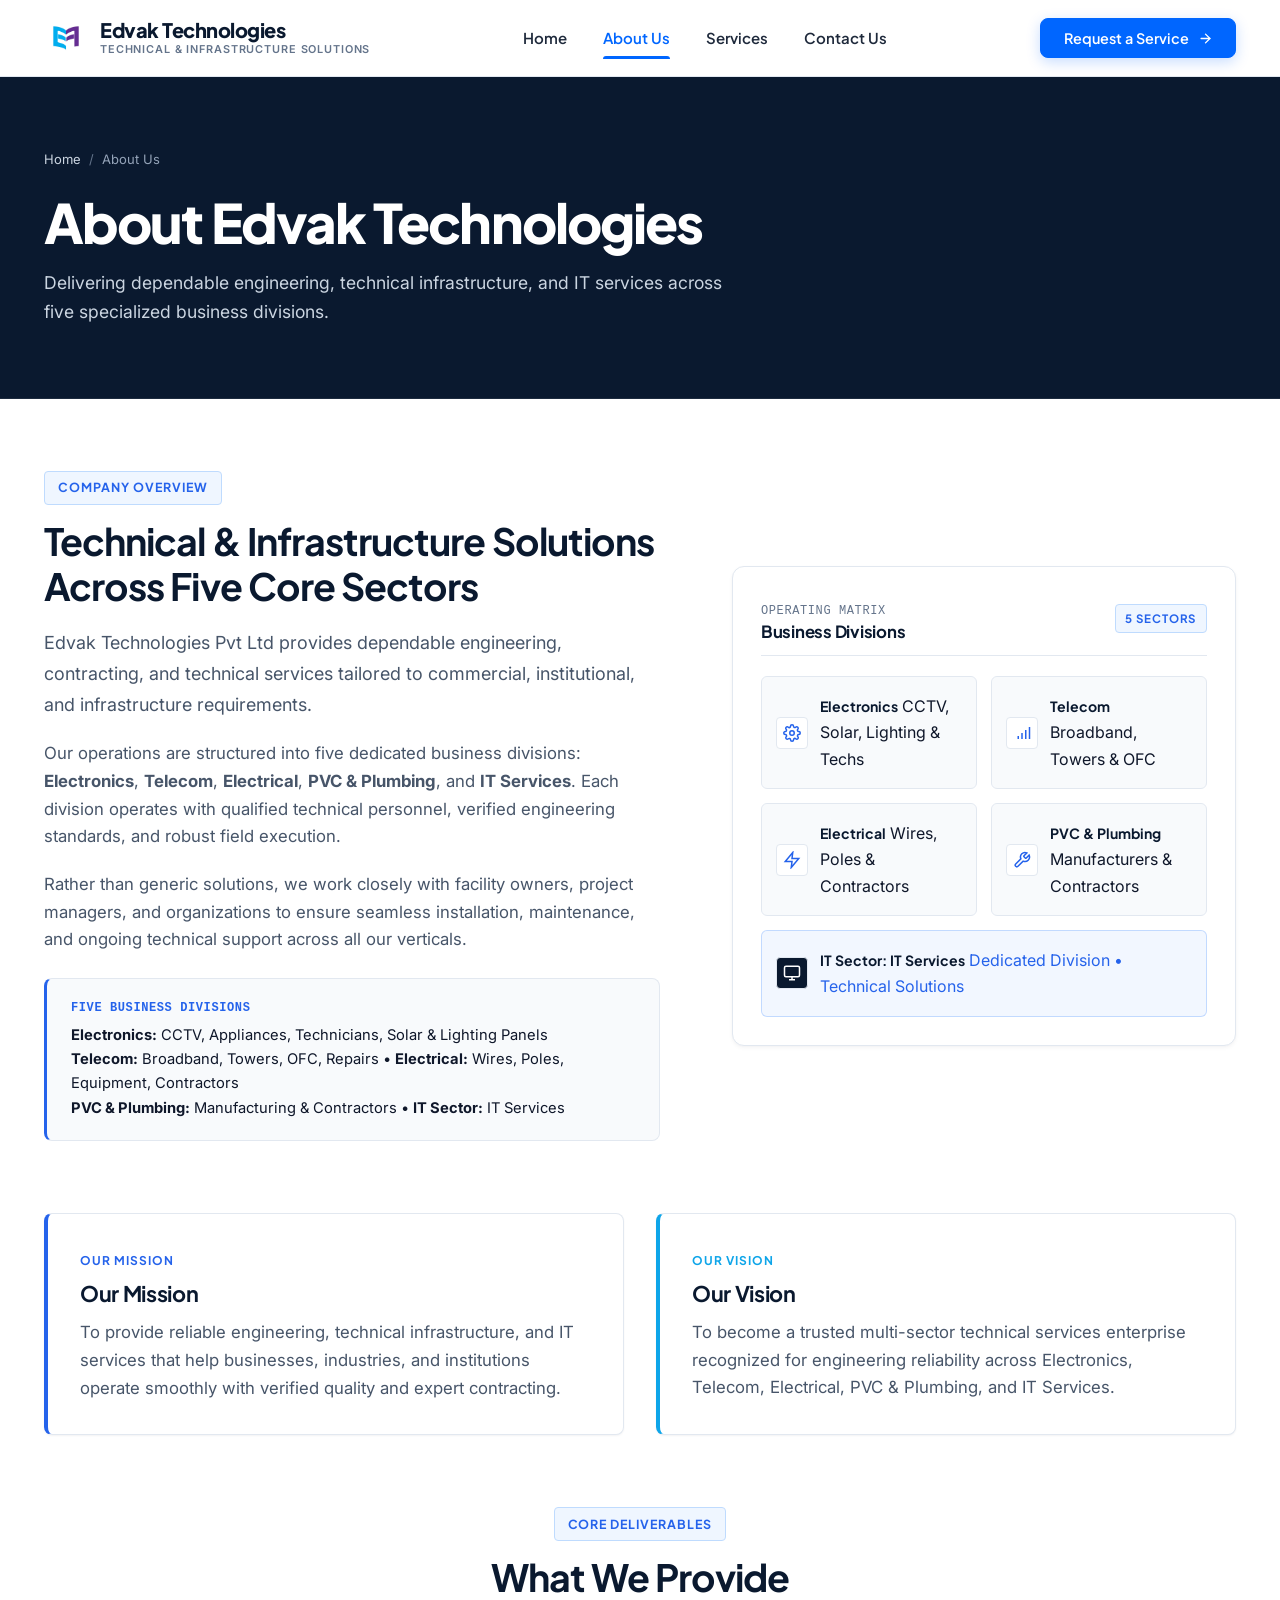
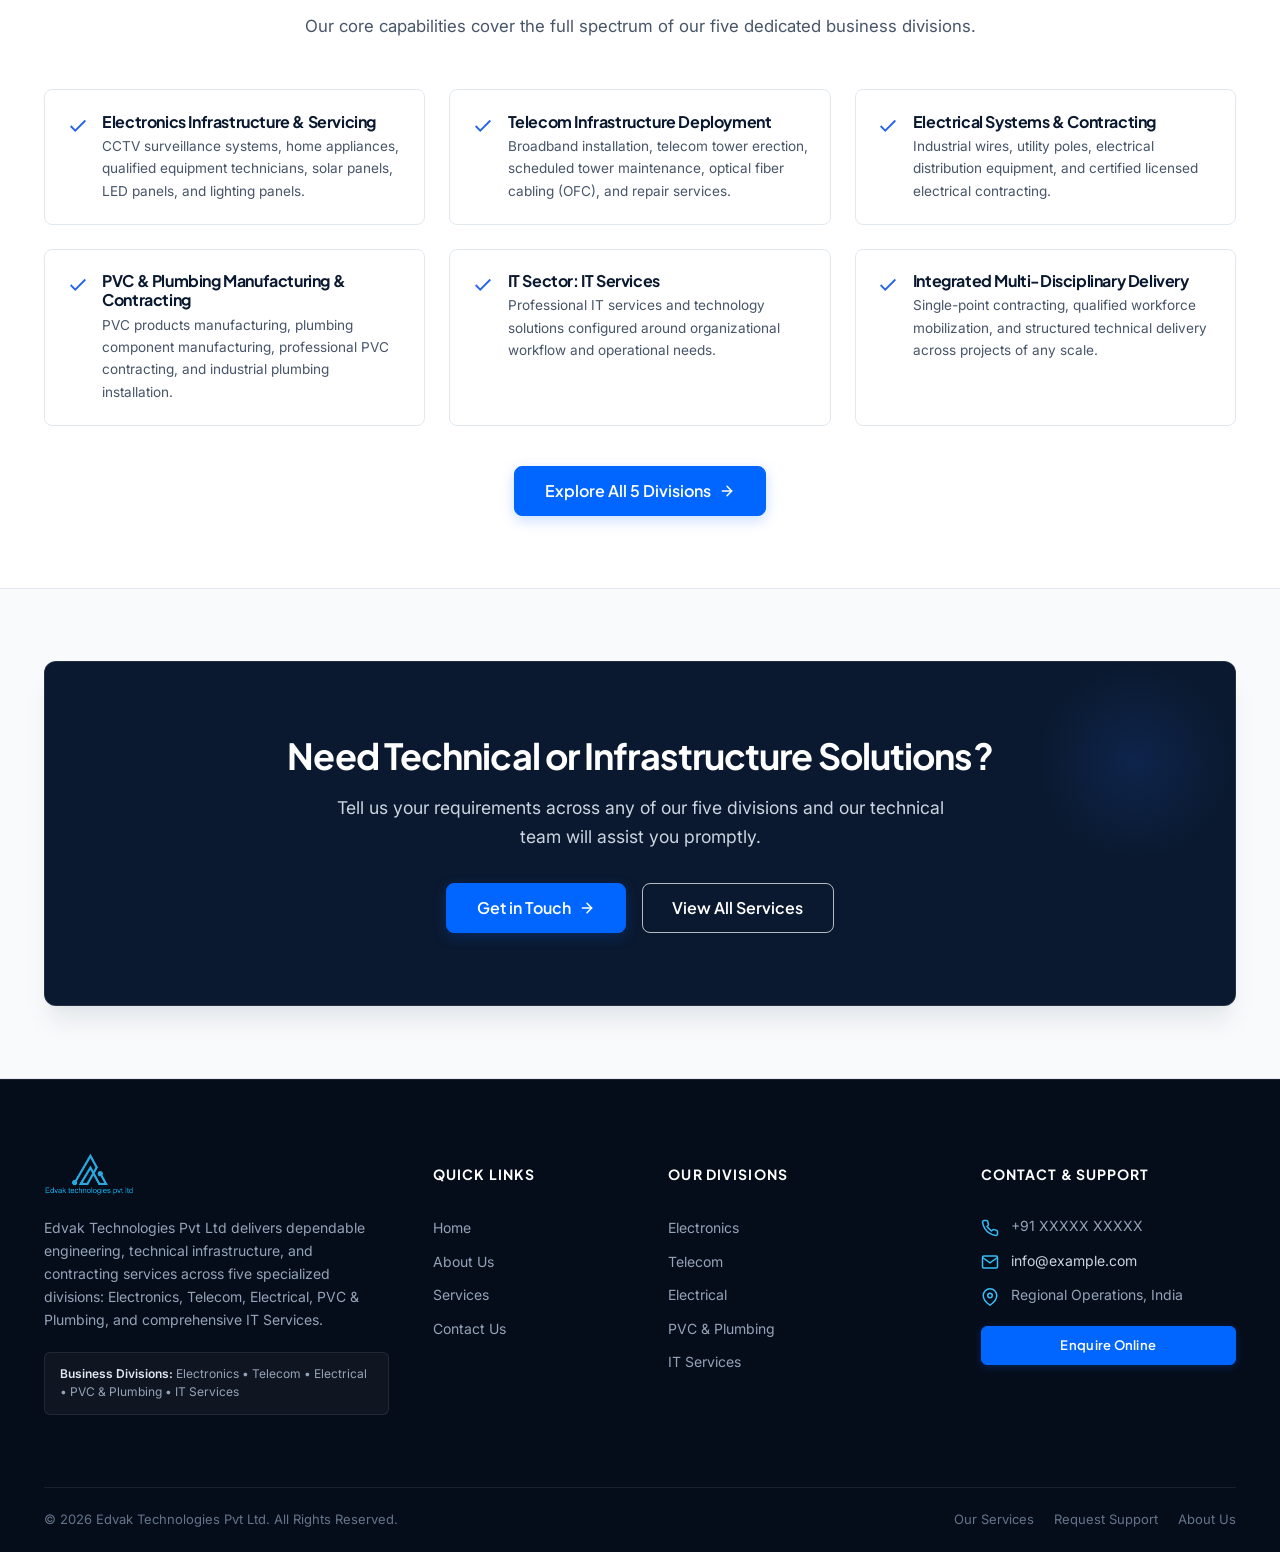
==== about.html @ a60372b4 "Update website design and services" ====
<!DOCTYPE html>
<html lang="en">
<head>
  <meta charset="UTF-8">
  <meta name="viewport" content="width=device-width, initial-scale=1.0">
  <title>About Us | Edvak Technologies Pvt Ltd</title>
  <meta name="description" content="Learn about Edvak Technologies Pvt Ltd. Delivering multi-sector technical solutions across Electronics, Telecom, Electrical, PVC &amp; Plumbing, and IT Services.">
  <link rel="canonical" href="https://www.example.com/about.html">

  <!-- Open Graph Metadata -->
  <meta property="og:type" content="website">
  <meta property="og:title" content="About Us | Edvak Technologies Pvt Ltd">
  <meta property="og:description" content="Multi-sector engineering, technical infrastructure, and IT services across five specialized business divisions. Practical, dependable, and scalable.">
  <meta property="og:url" content="https://www.example.com/about.html">

  <!-- Google Fonts: Inter & Plus Jakarta Sans -->
  <link rel="preconnect" href="https://fonts.googleapis.com">
  <link rel="preconnect" href="https://fonts.gstatic.com" crossorigin>
  <link href="https://fonts.googleapis.com/css2?family=Inter:wght@400;500;600;700&family=Plus+Jakarta+Sans:wght@500;600;700;800&display=swap" rel="stylesheet">

  <!-- Core Stylesheets -->
  <link rel="stylesheet" href="css/style.css">
  <link rel="stylesheet" href="css/responsive.css">

  <!-- Structured Data: AboutPage -->
  <script type="application/ld+json">
  {
    "@context": "https://schema.org",
    "@type": "AboutPage",
    "name": "About Edvak Technologies Pvt Ltd",
    "description": "Multi-sector engineering, technical infrastructure, and IT services across five specialized business divisions.",
    "publisher": {
      "@type": "Organization",
      "name": "Edvak Technologies Pvt Ltd",
      "url": "https://www.example.com/"
    }
  }
  </script>
</head>
<body>


  <!-- Global Header -->
  <header class="site-header" id="main-header">
    <div class="container header-inner">
      <a href="index.html" class="brand-logo" aria-label="Edvak Technologies Pvt Ltd Home">
        <img src="assets/images/edvak-mark.png" alt="Edvak Technologies Logo" class="brand-logo-img">
        <div class="brand-text">
          <span class="brand-name">Edvak Technologies</span>
          <span class="brand-subtitle">Technical &amp; Infrastructure Solutions</span>
        </div>
      </a>

      <!-- Desktop & Mobile Navigation Wrapper -->
      <div class="nav-menu-wrapper" id="primary-navigation-wrapper">
        <nav aria-label="Primary Website Navigation">
          <ul class="nav-menu">
            <li><a href="index.html" class="nav-link">Home</a></li>
            <li><a href="about.html" class="nav-link active" aria-current="page">About Us</a></li>
            <li><a href="services.html" class="nav-link">Services</a></li>
            <li><a href="contact.html" class="nav-link">Contact Us</a></li>
            <li class="mobile-drawer-cta" style="display:none;">
              <a href="contact.html" class="btn btn-primary btn-block btn-shimmer">Request a Service</a>
            </li>
          </ul>
        </nav>
      </div>

      <div class="header-cta">
        <a href="contact.html" class="btn btn-nav-cta">
          Request a Service
          <svg width="15" height="15" viewBox="0 0 24 24" fill="none" stroke="currentColor" stroke-width="2.2" stroke-linecap="round" stroke-linejoin="round" aria-hidden="true"><line x1="5" y1="12" x2="19" y2="12"></line><polyline points="12 5 19 12 12 19"></polyline></svg>
        </a>
        <button class="mobile-nav-toggle" aria-label="Toggle navigation menu" aria-expanded="false" aria-controls="primary-navigation-wrapper">
          <svg width="24" height="24" viewBox="0 0 24 24" fill="none" stroke="currentColor" stroke-width="2">
            <line x1="3" y1="12" x2="21" y2="12"></line>
            <line x1="3" y1="6" x2="21" y2="6"></line>
            <line x1="3" y1="18" x2="21" y2="18"></line>
          </svg>
        </button>
      </div>
    </div>
  </header>

  <main>
    <!-- PAGE HERO -->
    <section class="page-hero">
      <div class="container">
        <ul class="breadcrumb" aria-label="Breadcrumb">
          <li><a href="index.html">Home</a></li>
          <li class="breadcrumb-separator">/</li>
          <li aria-current="page">About Us</li>
        </ul>
        <h1>About Edvak Technologies</h1>
        <p>
          Delivering dependable engineering, technical infrastructure, and IT services across five specialized business divisions.
        </p>
      </div>
    </section>

    <!-- 5. ABOUT PAGE: SPLIT LAYOUT (CONTENT LEFT, CAPABILITIES VISUAL RIGHT) -->
    <section class="section">
      <div class="container">
        <div class="about-split-layout">
          <!-- Left: About Narrative -->
          <div class="about-split-content">
            <span class="section-tag">Company Overview</span>
            <h2 style="margin-bottom: 1.25rem; color: var(--color-primary);">Technical &amp; Infrastructure Solutions Across Five Core Sectors</h2>
            
            <p class="text-lead" style="margin-bottom: 1.25rem;">
              Edvak Technologies Pvt Ltd provides dependable engineering, contracting, and technical services tailored to commercial, institutional, and infrastructure requirements.
            </p>
            
            <p style="margin-bottom: 1.25rem; font-size: 1.05rem;">
              Our operations are structured into five dedicated business divisions: <strong>Electronics</strong>, <strong>Telecom</strong>, <strong>Electrical</strong>, <strong>PVC &amp; Plumbing</strong>, and <strong>IT Services</strong>. Each division operates with qualified technical personnel, verified engineering standards, and robust field execution.
            </p>

            <p style="margin-bottom: 1.5rem; font-size: 1.05rem;">
              Rather than generic solutions, we work closely with facility owners, project managers, and organizations to ensure seamless installation, maintenance, and ongoing technical support across all our verticals.
            </p>

            <!-- Multi-Sector Engineering Heritage Badge -->
            <div style="background-color: var(--color-bg-surface); border: 1px solid var(--color-border); border-radius: var(--radius-md); padding: 1.25rem 1.5rem; border-left: 3px solid var(--color-secondary);">
              <span class="mono-tag" style="color:var(--color-secondary); font-weight:700; display:block; margin-bottom:0.25rem;">Five Business Divisions</span>
              <p style="font-size: 0.92rem; margin: 0; color:var(--color-text-main);">
                <strong>Electronics:</strong> CCTV, Appliances, Technicians, Solar &amp; Lighting Panels<br>
                <strong>Telecom:</strong> Broadband, Towers, OFC, Repairs &bull; <strong>Electrical:</strong> Wires, Poles, Equipment, Contractors<br>
                <strong>PVC &amp; Plumbing:</strong> Manufacturing &amp; Contractors &bull; <strong>IT Sector:</strong> IT Services
              </p>
            </div>
          </div>

          <!-- Right: Visual Representation of Capabilities Matrix (5 Real Divisions) -->
          <div class="about-split-visual">
            <div class="capabilities-matrix-card">
              <div class="matrix-header">
                <div>
                  <span class="mono-tag" style="color:var(--color-text-light);">Operating Matrix</span>
                  <h3>Business Divisions</h3>
                </div>
                <span class="section-tag" style="margin:0; font-size:0.72rem; padding:0.25rem 0.6rem;">5 Sectors</span>
              </div>

              <div class="matrix-grid">
                <!-- 1. Electronics -->
                <div class="matrix-item">
                  <div class="matrix-item-icon">
                    <svg width="18" height="18" viewBox="0 0 24 24" fill="none" stroke="currentColor" stroke-width="2"><circle cx="12" cy="12" r="3"></circle><path d="M19.4 15a1.65 1.65 0 0 0 .33 1.82l.06.06a2 2 0 0 1 0 2.83 2 2 0 0 1-2.83 0l-.06-.06a1.65 1.65 0 0 0-1.82-.33 1.65 1.65 0 0 0-1 1.51V21a2 2 0 0 1-2 2 2 2 0 0 1-2-2v-.09A1.65 1.65 0 0 0 9 19.4a1.65 1.65 0 0 0-1.82.33l-.06.06a2 2 0 0 1-2.83 0 2 2 0 0 1 0-2.83l.06-.06a1.65 1.65 0 0 0 .33-1.82 1.65 1.65 0 0 0-1.51-1H3a2 2 0 0 1-2-2 2 2 0 0 1 2-2h.09A1.65 1.65 0 0 0 4.6 9a1.65 1.65 0 0 0-.33-1.82l-.06-.06a2 2 0 0 1 0-2.83 2 2 0 0 1 2.83 0l.06.06a1.65 1.65 0 0 0 1.82.33H9a1.65 1.65 0 0 0 1-1.51V3a2 2 0 0 1 2-2 2 2 0 0 1 2 2v.09a1.65 1.65 0 0 0 1 1.51 1.65 1.65 0 0 0 1.82-.33l.06-.06a2 2 0 0 1 2.83 0 2 2 0 0 1 0 2.83l-.06.06a1.65 1.65 0 0 0-.33 1.82V9a1.65 1.65 0 0 0 1.51 1H21a2 2 0 0 1 2 2 2 2 0 0 1-2 2h-.09a1.65 1.65 0 0 0-1.51 1z"></path></svg>
                  </div>
                  <div>
                    <span class="matrix-item-title">Electronics</span>
                    <span class="node-status">CCTV, Solar, Lighting &amp; Techs</span>
                  </div>
                </div>

                <!-- 2. Telecom -->
                <div class="matrix-item">
                  <div class="matrix-item-icon">
                    <svg width="18" height="18" viewBox="0 0 24 24" fill="none" stroke="currentColor" stroke-width="2"><path d="M2 20h.01"></path><path d="M7 20v-4"></path><path d="M12 20v-8"></path><path d="M17 20V8"></path><path d="M22 4v16"></path></svg>
                  </div>
                  <div>
                    <span class="matrix-item-title">Telecom</span>
                    <span class="node-status">Broadband, Towers &amp; OFC</span>
                  </div>
                </div>

                <!-- 3. Electrical -->
                <div class="matrix-item">
                  <div class="matrix-item-icon">
                    <svg width="18" height="18" viewBox="0 0 24 24" fill="none" stroke="currentColor" stroke-width="2"><polygon points="13 2 3 14 12 14 11 22 21 10 12 10 13 2"></polygon></svg>
                  </div>
                  <div>
                    <span class="matrix-item-title">Electrical</span>
                    <span class="node-status">Wires, Poles &amp; Contractors</span>
                  </div>
                </div>

                <!-- 4. PVC & Plumbing -->
                <div class="matrix-item">
                  <div class="matrix-item-icon">
                    <svg width="18" height="18" viewBox="0 0 24 24" fill="none" stroke="currentColor" stroke-width="2"><path d="M14.7 6.3a1 1 0 0 0 0 1.4l1.6 1.6a1 1 0 0 0 1.4 0l3.77-3.77a6 6 0 0 1-7.94 7.94l-6.91 6.91a2.12 2.12 0 0 1-3-3l6.91-6.91a6 6 0 0 1 7.94-7.94l-3.76 3.76z"></path></svg>
                  </div>
                  <div>
                    <span class="matrix-item-title">PVC &amp; Plumbing</span>
                    <span class="node-status">Manufacturers &amp; Contractors</span>
                  </div>
                </div>

                <!-- 5. IT Sector (Active) -->
                <div class="matrix-item" style="grid-column: 1 / -1; background: rgba(0, 102, 255, 0.05); border: 1px solid rgba(0, 102, 255, 0.2);">
                  <div class="matrix-item-icon" style="background: var(--color-primary); color: #fff;">
                    <svg width="18" height="18" viewBox="0 0 24 24" fill="none" stroke="currentColor" stroke-width="2"><rect x="2" y="3" width="20" height="14" rx="2" ry="2"></rect><line x1="8" y1="21" x2="16" y2="21"></line><line x1="12" y1="17" x2="12" y2="21"></line></svg>
                  </div>
                  <div>
                    <span class="matrix-item-title" style="color: var(--color-primary); font-weight: 700;">IT Sector: IT Services</span>
                    <span class="node-status" style="color: var(--color-secondary);">Dedicated Division • Technical Solutions</span>
                  </div>
                </div>
              </div>
            </div>
          </div>
        </div>

        <!-- MISSION & VISION SECTION -->
        <div class="mission-vision-grid">
          <div class="mission-card">
            <span class="card-badge">Our Mission</span>
            <h3>Our Mission</h3>
            <p>
              To provide reliable engineering, technical infrastructure, and IT services that help businesses, industries, and institutions operate smoothly with verified quality and expert contracting.
            </p>
          </div>

          <div class="vision-card">
            <span class="card-badge">Our Vision</span>
            <h3>Our Vision</h3>
            <p>
              To become a trusted multi-sector technical services enterprise recognized for engineering reliability across Electronics, Telecom, Electrical, PVC &amp; Plumbing, and IT Services.
            </p>
          </div>
        </div>

        <!-- WHAT WE PROVIDE SECTION -->
        <div style="margin-top: var(--space-2xl);">
          <div class="section-header">
            <span class="section-tag">Core Deliverables</span>
            <h2 class="section-title">What We Provide</h2>
            <p class="section-description">
              Our core capabilities cover the full spectrum of our five dedicated business divisions.
            </p>
          </div>

          <div class="what-we-provide-grid">
            <div class="provide-item">
              <svg width="22" height="22" viewBox="0 0 24 24" fill="none" stroke="currentColor" stroke-width="2"><polyline points="20 6 9 17 4 12"></polyline></svg>
              <div>
                <h4>Electronics Infrastructure &amp; Servicing</h4>
                <p>CCTV surveillance systems, home appliances, qualified equipment technicians, solar panels, LED panels, and lighting panels.</p>
              </div>
            </div>

            <div class="provide-item">
              <svg width="22" height="22" viewBox="0 0 24 24" fill="none" stroke="currentColor" stroke-width="2"><polyline points="20 6 9 17 4 12"></polyline></svg>
              <div>
                <h4>Telecom Infrastructure Deployment</h4>
                <p>Broadband installation, telecom tower erection, scheduled tower maintenance, optical fiber cabling (OFC), and repair services.</p>
              </div>
            </div>

            <div class="provide-item">
              <svg width="22" height="22" viewBox="0 0 24 24" fill="none" stroke="currentColor" stroke-width="2"><polyline points="20 6 9 17 4 12"></polyline></svg>
              <div>
                <h4>Electrical Systems &amp; Contracting</h4>
                <p>Industrial wires, utility poles, electrical distribution equipment, and certified licensed electrical contracting.</p>
              </div>
            </div>

            <div class="provide-item">
              <svg width="22" height="22" viewBox="0 0 24 24" fill="none" stroke="currentColor" stroke-width="2"><polyline points="20 6 9 17 4 12"></polyline></svg>
              <div>
                <h4>PVC &amp; Plumbing Manufacturing &amp; Contracting</h4>
                <p>PVC products manufacturing, plumbing component manufacturing, professional PVC contracting, and industrial plumbing installation.</p>
              </div>
            </div>

            <div class="provide-item">
              <svg width="22" height="22" viewBox="0 0 24 24" fill="none" stroke="currentColor" stroke-width="2"><polyline points="20 6 9 17 4 12"></polyline></svg>
              <div>
                <h4>IT Sector: IT Services</h4>
                <p>Professional IT services and technology solutions configured around organizational workflow and operational needs.</p>
              </div>
            </div>

            <div class="provide-item">
              <svg width="22" height="22" viewBox="0 0 24 24" fill="none" stroke="currentColor" stroke-width="2"><polyline points="20 6 9 17 4 12"></polyline></svg>
              <div>
                <h4>Integrated Multi-Disciplinary Delivery</h4>
                <p>Single-point contracting, qualified workforce mobilization, and structured technical delivery across projects of any scale.</p>
              </div>
            </div>
          </div>

          <div style="text-align: center; margin-top: 2.5rem;">
            <a href="services.html" class="btn btn-primary btn-lg btn-shimmer">
              Explore All 5 Divisions
              <svg width="16" height="16" viewBox="0 0 24 24" fill="none" stroke="currentColor" stroke-width="2.2" stroke-linecap="round" stroke-linejoin="round" aria-hidden="true"><line x1="5" y1="12" x2="19" y2="12"></line><polyline points="12 5 19 12 12 19"></polyline></svg>
            </a>
          </div>
        </div>
      </div>
    </section>

    <!-- CTA SECTION -->
    <section class="section section-alt" aria-labelledby="about-cta-heading">
      <div class="container">
        <div class="cta-banner">
          <h2 id="about-cta-heading">Need Technical or Infrastructure Solutions?</h2>
          <p>
            Tell us your requirements across any of our five divisions and our technical team will assist you promptly.
          </p>
          <div style="display:flex; justify-content:center; gap:1rem; flex-wrap:wrap;">
            <a href="contact.html" class="btn btn-primary btn-lg btn-shimmer">
              Get in Touch
              <svg width="16" height="16" viewBox="0 0 24 24" fill="none" stroke="currentColor" stroke-width="2.2" stroke-linecap="round" stroke-linejoin="round" aria-hidden="true"><line x1="5" y1="12" x2="19" y2="12"></line><polyline points="12 5 19 12 12 19"></polyline></svg>
            </a>
            <a href="services.html" class="btn btn-outline-white btn-lg">View All Services</a>
          </div>
        </div>
      </div>
    </section>
  </main>

  <!-- FOOTER -->
  <footer class="site-footer">
    <div class="container">
      <div class="footer-grid">
        <div class="footer-col footer-brand">
          <div class="footer-logo-wrap">
            <img src="assets/images/edvak-logo-dark.png" alt="Edvak Technologies Pvt Ltd" class="footer-logo-img">
          </div>
          <p>
            Edvak Technologies Pvt Ltd delivers dependable engineering, technical infrastructure, and contracting services across five specialized divisions: Electronics, Telecom, Electrical, PVC &amp; Plumbing, and comprehensive IT Services.
          </p>
          <div class="footer-divisions-summary">
            <strong>Business Divisions:</strong> Electronics • Telecom • Electrical • PVC &amp; Plumbing • IT Services
          </div>
        </div>

        <div class="footer-col">
          <h4>Quick Links</h4>
          <ul class="footer-links">
            <li><a href="index.html">Home</a></li>
            <li><a href="about.html">About Us</a></li>
            <li><a href="services.html">Services</a></li>
            <li><a href="contact.html">Contact Us</a></li>
          </ul>
        </div>

        <div class="footer-col">
          <h4>Our Divisions</h4>
          <ul class="footer-links">
            <li><a href="services.html#division-electronics">Electronics</a></li>
            <li><a href="services.html#division-telecom">Telecom</a></li>
            <li><a href="services.html#division-electrical">Electrical</a></li>
            <li><a href="services.html#division-plumbing">PVC &amp; Plumbing</a></li>
            <li><a href="services.html#division-it">IT Services</a></li>
          </ul>
        </div>

        <div class="footer-col">
          <h4>Contact &amp; Support</h4>
          <ul class="footer-contact-list">
            <li class="footer-contact-item">
              <svg width="18" height="18" viewBox="0 0 24 24" fill="none" stroke="currentColor" stroke-width="2"><path d="M22 16.92v3a2 2 0 0 1-2.18 2 19.79 19.79 0 0 1-8.63-3.07 19.5 19.5 0 0 1-6-6 19.79 19.79 0 0 1-3.07-8.67A2 2 0 0 1 4.11 2h3a2 2 0 0 1 2 1.72 12.84 12.84 0 0 0 .7 2.81 2 2 0 0 1-.45 2.11L8.09 9.91a16 16 0 0 0 6 6l1.27-1.27a2 2 0 0 1 2.11-.45 12.84 12.84 0 0 0 2.81.7A2 2 0 0 1 22 16.92z"></path></svg>
              <span>+91 XXXXX XXXXX</span>
            </li>
            <li class="footer-contact-item">
              <svg width="18" height="18" viewBox="0 0 24 24" fill="none" stroke="currentColor" stroke-width="2"><path d="M4 4h16c1.1 0 2 .9 2 2v12c0 1.1-.9 2-2 2H4c-1.1 0-2-.9-2-2V6c0-1.1.9-2 2-2z"></path><polyline points="22,6 12,13 2,6"></polyline></svg>
              <a href="mailto:info@example.com">info@example.com</a>
            </li>
            <li class="footer-contact-item">
              <svg width="18" height="18" viewBox="0 0 24 24" fill="none" stroke="currentColor" stroke-width="2"><path d="M21 10c0 7-9 13-9 13s-9-6-9-13a9 9 0 0 1 18 0z"></path><circle cx="12" cy="10" r="3"></circle></svg>
              <span>Regional Operations, India</span>
            </li>
          </ul>
          <div class="footer-cta-wrap">
            <a href="contact.html" class="btn btn-secondary btn-footer-cta">Enquire Online</a>
          </div>
        </div>
      </div>

      <div class="footer-bottom">
        <p>&copy; 2026 Edvak Technologies Pvt Ltd. All Rights Reserved.</p>
        <ul class="footer-bottom-links">
          <li><a href="services.html">Our Services</a></li>
          <li><a href="contact.html">Request Support</a></li>
          <li><a href="about.html">About Us</a></li>
        </ul>
      </div>
    </div>
  </footer>

  <script src="js/main.js"></script>
</body>
</html>
---- css/style.css ----
/* ==========================================================================
   PREMIUM 2026 TECHNICAL SERVICES DESIGN SYSTEM
   Precision-engineered UI: Deep Navy, Pure White, Electric Blue Accent
   Restrained depth, modern typography, human-crafted micro-interactions
   ========================================================================== */

/* --- 1. DESIGN TOKENS --- */
:root {
  /* Brand Palette */
  --color-primary: #0A192F;          /* Midnight Navy */
  --color-primary-dark: #060D1A;     /* Deep Void */
  --color-primary-light: #172A45;    /* Navy Surface */
  --color-secondary: #2563EB;        /* Primary Blue */
  --color-electric: #1D4ED8;         /* Deep Electric */
  --color-accent-blue: #3B82F6;      /* Vibrant Electric Blue */
  --color-accent-cyan: #0EA5E9;      /* Subtle Cyan Highlight */
  --color-accent-subtle: #EFF6FF;    /* Light Electric Tint */
  --color-accent-border: #BFDBFE;    /* Border Tint */

  /* Neutrals & Surfaces */
  --color-bg-body: #FFFFFF;
  --color-bg-surface: #F8FAFC;       /* Off-white canvas */
  --color-bg-alt: #F1F5F9;           /* Slate neutral */
  --color-bg-card: #FFFFFF;
  --color-border: #E2E8F0;           /* Crisp hair-thin border */
  --color-border-hover: #94A3B8;     /* Active border */
  --color-text-main: #0F172A;        /* Slate 900 */
  --color-text-muted: #475569;       /* Slate 600 */
  --color-text-light: #64748B;       /* Slate 500 */
  --color-heading: #0A192F;

  /* Functional */
  --color-success: #10B981;
  --color-success-bg: #ECFDF5;
  --color-error: #EF4444;

  /* Typography */
  --font-heading: 'Plus Jakarta Sans', -apple-system, BlinkMacSystemFont, "Segoe UI", Roboto, sans-serif;
  --font-body: 'Inter', -apple-system, BlinkMacSystemFont, "Segoe UI", Roboto, sans-serif;
  --font-mono: 'SFMono-Regular', Consolas, 'Liberation Mono', Menlo, monospace;

  /* Spacing Scale */
  --space-3xs: 0.25rem;
  --space-2xs: 0.5rem;
  --space-xs: 0.75rem;
  --space-sm: 1rem;
  --space-md: 1.5rem;
  --space-lg: 2rem;
  --space-xl: 3rem;
  --space-2xl: 4.5rem;
  --space-3xl: 6rem;

  /* Layout */
  --container-max-width: 1240px;
  --container-padding: 1.5rem;
  --header-height: 76px;

  /* Restrained Shadows */
  --shadow-sm: 0 1px 2px 0 rgba(15, 23, 42, 0.05);
  --shadow-md: 0 4px 6px -1px rgba(15, 23, 42, 0.07), 0 2px 4px -2px rgba(15, 23, 42, 0.04);
  --shadow-card: 0 2px 4px rgba(10, 25, 47, 0.04), 0 1px 2px rgba(10, 25, 47, 0.02);
  --shadow-card-hover: 0 12px 24px -6px rgba(10, 25, 47, 0.09), 0 4px 8px -4px rgba(10, 25, 47, 0.04);
  --shadow-lg: 0 20px 25px -5px rgba(10, 25, 47, 0.08), 0 8px 10px -6px rgba(10, 25, 47, 0.03);

  /* Radius (Crisp, not overly bubbly) */
  --radius-xs: 4px;
  --radius-sm: 6px;
  --radius-md: 8px;
  --radius-lg: 12px;
  --radius-full: 9999px;

  /* Micro transitions */
  --transition-fast: 150ms cubic-bezier(0.4, 0, 0.2, 1);
  --transition-base: 240ms cubic-bezier(0.16, 1, 0.3, 1);
  --transition-bounce: 350ms cubic-bezier(0.34, 1.56, 0.64, 1);
}

/* --- 2. CSS RESET & BASE STYLES --- */
*, *::before, *::after {
  box-sizing: border-box;
  margin: 0;
  padding: 0;
}

html {
  font-size: 16px;
  scroll-behavior: smooth;
  -webkit-text-size-adjust: 100%;
}

body {
  font-family: var(--font-body);
  font-size: 1rem;
  line-height: 1.65;
  color: var(--color-text-main);
  background-color: var(--color-bg-body);
  -webkit-font-smoothing: antialiased;
  -moz-osx-font-smoothing: grayscale;
  overflow-x: hidden;
}

img, svg {
  display: block;
  max-width: 100%;
  height: auto;
}

a {
  color: var(--color-secondary);
  text-decoration: none;
  transition: all var(--transition-fast);
}

a:hover {
  color: var(--color-electric);
}

button, input, select, textarea {
  font: inherit;
}

:focus-visible {
  outline: 2px solid var(--color-accent-blue);
  outline-offset: 3px;
}

/* --- 3. TYPOGRAPHY HIERARCHY --- */
h1, h2, h3, h4, h5, h6 {
  font-family: var(--font-heading);
  color: var(--color-heading);
  font-weight: 700;
  line-height: 1.2;
  letter-spacing: -0.025em;
}

h1 {
  font-size: clamp(2.4rem, 4.5vw, 3.4rem);
  letter-spacing: -0.035em;
  font-weight: 800;
}

h2 {
  font-size: clamp(1.85rem, 3vw, 2.35rem);
  letter-spacing: -0.025em;
}

h3 {
  font-size: 1.25rem;
  letter-spacing: -0.015em;
}

h4 {
  font-size: 1.05rem;
}

p {
  margin-bottom: 1rem;
  color: var(--color-text-muted);
}

p:last-child {
  margin-bottom: 0;
}

.text-lead {
  font-size: 1.125rem;
  line-height: 1.7;
  color: var(--color-text-muted);
}

.mono-tag {
  font-family: var(--font-mono);
  font-size: 0.75rem;
  letter-spacing: 0.05em;
  text-transform: uppercase;
}

/* --- 4. LAYOUT UTILITIES --- */
.container {
  width: 100%;
  max-width: var(--container-max-width);
  margin-left: auto;
  margin-right: auto;
  padding-left: var(--container-padding);
  padding-right: var(--container-padding);
}

.section {
  padding-top: var(--space-2xl);
  padding-bottom: var(--space-2xl);
  position: relative;
}

.section-alt {
  background-color: var(--color-bg-surface);
  border-top: 1px solid var(--color-border);
  border-bottom: 1px solid var(--color-border);
}

.section-header {
  text-align: center;
  max-width: 740px;
  margin: 0 auto var(--space-xl) auto;
}

.section-tag {
  display: inline-flex;
  align-items: center;
  gap: 0.45rem;
  font-family: var(--font-heading);
  font-size: 0.78rem;
  font-weight: 700;
  text-transform: uppercase;
  letter-spacing: 0.08em;
  color: var(--color-secondary);
  background-color: var(--color-accent-subtle);
  padding: 0.35rem 0.8rem;
  border-radius: var(--radius-xs);
  margin-bottom: 0.85rem;
  border: 1px solid var(--color-accent-border);
}

.section-title {
  margin-bottom: 0.85rem;
}

.section-description {
  font-size: 1.05rem;
  color: var(--color-text-muted);
  line-height: 1.65;
}

/* ==========================================================================
   5. UNIFIED BUTTON SYSTEM & MICRO-INTERACTIONS
   ========================================================================== */

/* --- Base Button Container & Shared Micro-Interactions --- */
.btn {
  display: inline-flex;
  align-items: center;
  justify-content: center;
  gap: 0.55rem;
  font-family: var(--font-heading);
  font-size: 0.9375rem;
  font-weight: 600;
  line-height: 1.25;
  padding: 0.75rem 1.5rem;
  border-radius: 8px;
  border: 1.5px solid transparent;
  cursor: pointer;
  text-align: center;
  text-decoration: none;
  white-space: nowrap;
  position: relative;
  overflow: hidden;
  user-select: none;
  -webkit-tap-highlight-color: transparent;
  
  /* Snappy, professional 240ms cubic-bezier transition */
  transition: transform 240ms cubic-bezier(0.16, 1, 0.3, 1),
              box-shadow 240ms cubic-bezier(0.16, 1, 0.3, 1),
              background-color 240ms ease,
              border-color 240ms ease,
              color 240ms ease;
}

/* Ensure text and icons remain above pseudo-element shimmer sweeps */
.btn > * {
  position: relative;
  z-index: 2;
}

/* Global Arrow / SVG Icon Animation inside Buttons */
.btn svg,
.btn .cta-arrow {
  flex-shrink: 0;
  transition: transform 240ms cubic-bezier(0.16, 1, 0.3, 1),
              stroke 240ms ease,
              color 240ms ease;
}

/* Base Hover State: Subtle upward lift */
.btn:hover {
  transform: translateY(-2px);
}

/* Icon / Arrow micro-movement to the right on hover */
.btn:hover svg,
.btn:hover .cta-arrow {
  transform: translateX(3px);
}

/* Active / Click State: Very subtle press-down with 0.97 scale */
.btn:active {
  transform: translateY(0) scale(0.97);
  transition: transform 90ms ease, box-shadow 90ms ease;
}

/* Keyboard Accessibility */
.btn:focus-visible {
  outline: 2px solid #0066FF;
  outline-offset: 3px;
}

/* --- 1. PRIMARY BUTTONS --- */
/* Examples: Request a Service, Explore Our Services, Submit Enquiry, Get in Touch */
.btn-primary,
.btn-nav-cta,
.btn-hero-primary {
  background-color: #0066FF;
  border-color: #0066FF;
  color: #FFFFFF !important;
  box-shadow: 0 4px 14px rgba(0, 102, 255, 0.22);
}

.btn-primary:hover,
.btn-nav-cta:hover,
.btn-hero-primary:hover {
  background-color: #0052CC;
  border-color: #0052CC;
  color: #FFFFFF !important;
  transform: translateY(-2px);
  box-shadow: 0 8px 22px rgba(0, 102, 255, 0.34);
}

.btn-primary:active,
.btn-nav-cta:active,
.btn-hero-primary:active {
  background-color: #0045B0;
  border-color: #0045B0;
  color: #FFFFFF !important;
  transform: translateY(0) scale(0.97);
  box-shadow: 0 2px 8px rgba(0, 102, 255, 0.25);
}

.btn-primary svg,
.btn-nav-cta svg,
.btn-hero-primary svg {
  color: #FFFFFF;
  stroke: #FFFFFF;
}

/* --- 2. SECONDARY / OUTLINE BUTTONS --- */
/* Examples: Contact Us, Learn More, View Services, WhatsApp Us, Send Enquiry */
.btn-secondary,
.btn-hero-secondary,
.btn-outline {
  background-color: #FFFFFF;
  border-color: #0066FF;
  color: #0A192F;
  box-shadow: 0 2px 6px rgba(10, 25, 47, 0.05);
}

.btn-secondary:hover,
.btn-hero-secondary:hover,
.btn-outline:hover {
  background-color: #0066FF;
  border-color: #0066FF;
  color: #FFFFFF !important;
  transform: translateY(-2px);
  box-shadow: 0 6px 18px rgba(0, 102, 255, 0.28);
}

.btn-secondary:hover svg,
.btn-hero-secondary:hover svg,
.btn-outline:hover svg {
  color: #FFFFFF;
  stroke: #FFFFFF;
}

.btn-secondary:active,
.btn-hero-secondary:active,
.btn-outline:active {
  background-color: #0052CC;
  border-color: #0052CC;
  color: #FFFFFF !important;
  transform: translateY(0) scale(0.97);
  box-shadow: 0 2px 6px rgba(0, 102, 255, 0.2);
}

/* --- 3. OUTLINE WHITE BUTTONS (FOR DARK HERO & CTA BANNERS) --- */
.btn-outline-white {
  background-color: transparent;
  border-color: rgba(255, 255, 255, 0.7);
  color: #FFFFFF !important;
  box-shadow: none;
}

.btn-outline-white:hover {
  background-color: #FFFFFF;
  border-color: #FFFFFF;
  color: #0A192F !important;
  transform: translateY(-2px);
  box-shadow: 0 6px 18px rgba(0, 0, 0, 0.2);
}

.btn-outline-white:active {
  background-color: rgba(255, 255, 255, 0.9);
  color: #0A192F !important;
  transform: translateY(0) scale(0.97);
  box-shadow: 0 2px 8px rgba(0, 0, 0, 0.12);
}

/* --- 4. IMPORTANT CTA SHIMMER HIGHLIGHT ON HOVER --- */
/* For "Request a Service", "Explore Our Services", and any .btn-shimmer */
.btn-shimmer,
.btn-nav-cta,
.btn-hero-primary {
  position: relative;
  overflow: hidden;
}

.btn-shimmer::before,
.btn-nav-cta::before,
.btn-hero-primary::before {
  content: "";
  position: absolute;
  top: 0;
  left: -130%;
  width: 60%;
  height: 100%;
  background: linear-gradient(
    105deg,
    transparent 15%,
    rgba(255, 255, 255, 0.28) 50%,
    transparent 85%
  );
  transform: skewX(-20deg);
  pointer-events: none;
  transition: none;
  z-index: 1;
}

.btn-shimmer:hover::before,
.btn-nav-cta:hover::before,
.btn-hero-primary:hover::before {
  left: 140%;
  transition: left 650ms cubic-bezier(0.2, 0.8, 0.35, 1);
}

/* --- 5. BUTTON SIZES --- */
.btn-sm {
  font-size: 0.85rem;
  padding: 0.52rem 1.05rem;
  border-radius: 6px;
}

.btn-lg {
  font-size: 1rem;
  padding: 0.875rem 1.85rem;
  border-radius: 8px;
}

.btn-block {
  width: 100%;
}

/* Text / Inline Link Button */
.btn-link {
  display: inline-flex;
  align-items: center;
  gap: 0.4rem;
  font-family: var(--font-heading);
  font-weight: 600;
  font-size: 0.875rem;
  color: #0066FF;
  padding: 0.25rem 0;
  background: none;
  border: none;
  cursor: pointer;
  text-decoration: none;
  transition: color 200ms ease;
}

.btn-link:hover {
  color: #0052CC;
}

.btn-link svg,
.btn-link .cta-arrow {
  transition: transform 200ms cubic-bezier(0.16, 1, 0.3, 1);
}

.btn-link:hover svg,
.btn-link:hover .cta-arrow {
  transform: translateX(4px);
}

.btn-link:active {
  transform: scale(0.98);
}

/* --- 6. ACCESSIBILITY: REDUCED MOTION --- */
@media (prefers-reduced-motion: reduce) {
  .btn,
  .btn-nav-cta,
  .btn-hero-primary,
  .btn-hero-secondary,
  .btn-secondary,
  .btn-outline-white,
  .btn-link,
  .btn svg,
  .btn-link svg,
  .hero-content,
  .hero-floating-card {
    transition: none !important;
    transform: none !important;
    animation: none !important;
    opacity: 1 !important;
  }
  
  .btn-shimmer::before,
  .btn-nav-cta::before,
  .btn-hero-primary::before {
    display: none !important;
  }
}



/* --- 6. TOP DIVISION BAR (Clean white / very light grey) --- */
.top-division-bar {
  background-color: #F8FAFC;
  border-bottom: 1px solid var(--color-border);
  padding: 0.45rem 0;
  font-size: 0.8125rem;
  position: relative;
  z-index: 1001;
}

.top-division-inner {
  display: flex;
  align-items: center;
  justify-content: space-between;
  flex-wrap: wrap;
  gap: 0.75rem;
}

.top-division-nav {
  display: flex;
  align-items: center;
  gap: 0.75rem;
  flex-wrap: wrap;
}

.top-division-label {
  font-family: var(--font-heading);
  font-weight: 700;
  color: #0A192F;
  text-transform: uppercase;
  letter-spacing: 0.06em;
  font-size: 0.72rem;
}

.top-division-items {
  display: flex;
  align-items: center;
  gap: 0.65rem;
  flex-wrap: wrap;
}

.top-division-link {
  color: #475569;
  text-decoration: none;
  font-weight: 500;
  font-size: 0.8125rem;
  transition: color var(--transition-fast);
}

.top-division-link:hover {
  color: #0066FF;
}

.top-division-link.active-division {
  color: #0066FF;
  font-weight: 700;
}

.top-division-sep {
  color: #CBD5E1;
  font-size: 0.75rem;
  user-select: none;
}

.top-division-contact {
  display: flex;
  align-items: center;
  gap: 1.25rem;
  font-size: 0.78rem;
  color: #64748B;
}

.top-division-contact a {
  color: #475569;
  text-decoration: none;
  transition: color var(--transition-fast);
}

.top-division-contact a:hover {
  color: #0066FF;
}

/* --- 7. MAIN HEADER & NAVIGATION --- */
.site-header {
  position: sticky;
  top: 0;
  background-color: #FFFFFF;
  border-bottom: 1px solid var(--color-border);
  z-index: 1000;
  transition: box-shadow var(--transition-fast), background-color var(--transition-fast);
}

.site-header.scrolled {
  box-shadow: 0 4px 16px rgba(10, 25, 47, 0.08);
}

.header-inner {
  display: flex;
  align-items: center;
  justify-content: space-between;
  height: var(--header-height);
}

/* Brand Logo */
.brand-logo {
  display: flex;
  align-items: center;
  gap: 0.75rem;
  text-decoration: none;
}

.brand-logo-img {
  width: 44px;
  height: 44px;
  object-fit: contain;
  border-radius: 8px;
  flex-shrink: 0;
  display: block;
  transition: transform var(--transition-base);
}

.brand-logo:hover .brand-logo-img {
  transform: translateY(-1px);
}

.brand-symbol {
  width: 42px;
  height: 42px;
  background: #0A192F;
  border-radius: 10px;
  display: flex;
  align-items: center;
  justify-content: center;
  color: #FFFFFF;
  border: 1px solid rgba(255, 255, 255, 0.12);
  box-shadow: 0 3px 8px rgba(10, 25, 47, 0.15);
  flex-shrink: 0;
  transition: transform var(--transition-base);
}

.brand-logo:hover .brand-symbol {
  transform: translateY(-1px);
}

.brand-text {
  display: flex;
  flex-direction: column;
}

.brand-name {
  font-family: var(--font-heading);
  font-size: 1.25rem;
  font-weight: 800;
  color: #0A192F;
  line-height: 1.15;
  letter-spacing: -0.025em;
}

.brand-subtitle {
  font-size: 0.68rem;
  font-weight: 600;
  text-transform: uppercase;
  letter-spacing: 0.08em;
  color: var(--color-text-light);
}

/* Nav Menu */
.nav-menu {
  display: flex;
  align-items: center;
  list-style: none;
  gap: 2.25rem;
}

.nav-link {
  font-family: var(--font-heading);
  font-size: 0.9375rem;
  font-weight: 600;
  color: #1E293B;
  padding: 0.75rem 0;
  position: relative;
  transition: color var(--transition-fast);
}

.nav-link::after {
  content: "";
  position: absolute;
  bottom: 0;
  left: 0;
  width: 0;
  height: 3px;
  background-color: #0066FF;
  border-radius: 3px 3px 0 0;
  transition: width var(--transition-base);
}

.nav-link:hover {
  color: #0066FF;
}

.nav-link:hover::after {
  width: 100%;
}

.nav-link.active {
  color: #0066FF;
}

.nav-link.active::after {
  width: 100%;
}

.header-cta {
  display: flex;
  align-items: center;
  gap: 1rem;
}

.btn-nav-cta {
  font-size: 0.9rem;
  padding: 0.65rem 1.4rem;
}

.mobile-nav-toggle {
  display: none;
  background: none;
  border: 1px solid var(--color-border);
  padding: 0.5rem;
  border-radius: var(--radius-sm);
  cursor: pointer;
  color: #0A192F;
  line-height: 0;
}

/* ==========================================================================
   8. HERO SECTION: MATCHING REFERENCE SPECIFICATION
   Split ~50/50, left content with badge, high-contrast headline,
   supporting points strip, and right technical workspace composition with
   5 floating service cards.
   ========================================================================== */
/* ==========================================================================
   8. HERO SECTION: MATCHING REFERENCE SPECIFICATION
   Full-bleed seamless photographic workspace backdrop on the right,
   clean white/soft-ice-blue background with subtle geometric facets on the left,
   and 5 floating glass service cards floating directly over the scene.
   ========================================================================== */
.hero-section {
  padding: 4.25rem 0 4.75rem 0;
  background-color: #FFFFFF;
  background-image:
    radial-gradient(circle at 14% 28%, rgba(0, 102, 255, 0.035) 0%, transparent 52%),
    radial-gradient(circle at 86% 36%, rgba(0, 102, 255, 0.03) 0%, transparent 58%),
    linear-gradient(180deg, #FFFFFF 0%, #FAFCFF 50%, #FFFFFF 100%);
  border-bottom: 1px solid var(--color-border);
  position: relative;
  overflow: hidden;
  min-height: 590px;
}

/* Subtle polygonal geometric facet watermark on the left (feathered seamlessly) */
.hero-facet-backdrop {
  position: absolute;
  top: 0;
  left: 0;
  width: 48%;
  height: 100%;
  pointer-events: none;
  z-index: 0;
  opacity: 0.7;
  -webkit-mask-image: linear-gradient(to right, #000000 0%, rgba(0, 0, 0, 0.6) 55%, transparent 95%);
  mask-image: linear-gradient(to right, #000000 0%, rgba(0, 0, 0, 0.6) 55%, transparent 95%);
}

.hero-facet-backdrop svg {
  width: 100%;
  height: 100%;
  display: block;
}

/* Full-bleed Seamless Photographic Workspace Visual on desktop */
.hero-workspace-backdrop {
  position: absolute;
  top: 0;
  right: 0;
  width: 68%;
  height: 100%;
  pointer-events: none;
  z-index: 1;
  overflow: hidden;
  /* Flawless vertical blend into navbar at top and next section at bottom */
  -webkit-mask-image: linear-gradient(to bottom, transparent 0%, #000000 10%, #000000 86%, transparent 100%);
  mask-image: linear-gradient(to bottom, transparent 0%, #000000 10%, #000000 86%, transparent 100%);
}

.hero-backdrop-img {
  position: absolute;
  top: 0;
  right: 0;
  width: 100%;
  height: 100%;
  object-fit: cover;
  object-position: center right;
  /* Multi-stop feathered mask: gently dissolves from 0% left into full photographic fidelity right */
  -webkit-mask-image: linear-gradient(to right,
    transparent 0%,
    rgba(0, 0, 0, 0.01) 12%,
    rgba(0, 0, 0, 0.07) 24%,
    rgba(0, 0, 0, 0.25) 38%,
    rgba(0, 0, 0, 0.58) 56%,
    rgba(0, 0, 0, 0.86) 74%,
    #000000 90%
  );
  mask-image: linear-gradient(to right,
    transparent 0%,
    rgba(0, 0, 0, 0.01) 12%,
    rgba(0, 0, 0, 0.07) 24%,
    rgba(0, 0, 0, 0.25) 38%,
    rgba(0, 0, 0, 0.58) 56%,
    rgba(0, 0, 0, 0.86) 74%,
    #000000 90%
  );
}

.hero-backdrop-gradient {
  position: absolute;
  inset: 0;
  background:
    /* Wide horizontal fade from pure solid white to transparent */
    linear-gradient(to right,
      #FFFFFF 0%,
      rgba(255, 255, 255, 0.94) 14%,
      rgba(255, 255, 255, 0.68) 32%,
      rgba(255, 255, 255, 0.28) 54%,
      rgba(255, 255, 255, 0.06) 76%,
      transparent 92%
    ),
    /* Vertical tone feathering for seamless integration */
    linear-gradient(to bottom,
      #FFFFFF 0%,
      rgba(255, 255, 255, 0) 12%,
      rgba(255, 255, 255, 0) 82%,
      #FFFFFF 100%
    ),
    /* Soft right-edge vignette */
    linear-gradient(to left, rgba(255, 255, 255, 0.25) 0%, transparent 10%);
  pointer-events: none;
}

.hero-container {
  position: relative;
  z-index: 2;
}

.hero-grid {
  display: grid;
  grid-template-columns: 1fr 1fr;
  align-items: center;
  gap: 2.5rem;
  min-height: 520px;
}

.hero-content {
  max-width: 560px;
  position: relative;
  z-index: 3;
  animation: heroFadeSlideIn 700ms cubic-bezier(0.16, 1, 0.3, 1) forwards;
}

@keyframes heroFadeSlideIn {
  from {
    opacity: 0;
    transform: translateY(16px);
  }
  to {
    opacity: 1;
    transform: translateY(0);
  }
}

.hero-badge {
  display: inline-flex;
  align-items: center;
  gap: 0.5rem;
  font-size: 0.8rem;
  font-weight: 700;
  font-family: var(--font-heading);
  color: #0066FF;
  background-color: #E8F0FE;
  border: 1px solid rgba(0, 102, 255, 0.22);
  padding: 0.4rem 0.95rem;
  border-radius: 9999px;
  margin-bottom: 1.35rem;
  letter-spacing: 0.05em;
  text-transform: uppercase;
}

.hero-badge-dot {
  width: 7px;
  height: 7px;
  background-color: #0066FF;
  border-radius: 50%;
  display: inline-block;
  box-shadow: 0 0 0 3px rgba(0, 102, 255, 0.25);
}

.hero-title {
  color: #0A192F;
  font-size: clamp(2.35rem, 3.8vw, 3.35rem);
  font-weight: 800;
  line-height: 1.15;
  letter-spacing: -0.03em;
  margin-bottom: 1.35rem;
}

.hero-highlight {
  color: #0066FF;
}

.hero-description {
  font-size: 1.08rem;
  line-height: 1.68;
  color: #475569;
  margin-bottom: 2rem;
  max-width: 530px;
}

.hero-actions {
  display: flex;
  align-items: center;
  gap: 1rem;
  flex-wrap: wrap;
}

.btn-hero-primary {
  font-size: 1rem;
  padding: 0.85rem 1.85rem;
}

.btn-hero-secondary {
  font-size: 1rem;
  padding: 0.85rem 1.85rem;
}

/* 3 Supporting Points Strip */
.hero-features-strip {
  display: flex;
  align-items: center;
  gap: 2rem;
  margin-top: 2.25rem;
  padding-top: 2rem;
  border-top: 1px solid rgba(226, 232, 240, 0.95);
  flex-wrap: wrap;
}

.hero-feature-item {
  display: inline-flex;
  align-items: center;
  gap: 0.65rem;
  font-size: 0.875rem;
  font-weight: 600;
  color: #1E293B;
  font-family: var(--font-heading);
}

.feature-icon-circle {
  width: 32px;
  height: 32px;
  border-radius: 50%;
  border: 1.5px solid #CBD5E1;
  background-color: #F8FAFC;
  display: flex;
  align-items: center;
  justify-content: center;
  color: #0066FF;
  flex-shrink: 0;
}

/* ==========================================================================
   RIGHT STAGE CONTAINER & 5 FLOATING SERVICE CARDS
   Floating directly above the seamless photographic workspace scene
   ========================================================================== */
.hero-visual {
  position: relative;
  width: 100%;
  height: 100%;
  min-height: 500px;
  display: flex;
  align-items: center;
  justify-content: center;
}

.hero-stage-container {
  position: relative;
  width: 100%;
  height: 100%;
  min-height: 480px;
}

/* Hidden on desktop; only shown on mobile/tablet fallback */
.hero-mobile-image-card {
  display: none;
}

/* 5 Floating Service Cards Representing 5 Business Divisions */
.hero-floating-card {
  position: absolute;
  z-index: 5;
  background: rgba(255, 255, 255, 0.94);
  backdrop-filter: blur(12px);
  -webkit-backdrop-filter: blur(12px);
  border: 1px solid rgba(226, 232, 240, 0.92);
  border-radius: 12px;
  padding: 0.62rem 0.95rem;
  box-shadow: 0 10px 24px -4px rgba(10, 25, 47, 0.1), 0 3px 8px rgba(10, 25, 47, 0.04);
  display: inline-flex;
  align-items: center;
  gap: 0.75rem;
  cursor: pointer;
  text-decoration: none;
  opacity: 0;
  animation: heroCardAppear 650ms cubic-bezier(0.16, 1, 0.3, 1) forwards;
  transition: transform 240ms cubic-bezier(0.16, 1, 0.3, 1),
              box-shadow 240ms cubic-bezier(0.16, 1, 0.3, 1),
              border-color 240ms ease;
}

@keyframes heroCardAppear {
  from {
    opacity: 0;
    transform: translateY(14px);
  }
  to {
    opacity: 1;
    transform: translateY(0);
  }
}

.hero-floating-card:hover {
  transform: translateY(-4px);
  border-color: rgba(0, 102, 255, 0.45);
  box-shadow: 0 16px 32px -4px rgba(0, 102, 255, 0.2), 0 4px 12px rgba(10, 25, 47, 0.06);
}

.floating-card-icon {
  width: 36px;
  height: 36px;
  border-radius: 10px;
  background-color: #EBF3FE;
  color: #0066FF;
  display: flex;
  align-items: center;
  justify-content: center;
  flex-shrink: 0;
  border: 1px solid rgba(0, 102, 255, 0.14);
}

.floating-card-text {
  display: flex;
  flex-direction: column;
  line-height: 1.25;
}

.floating-card-title {
  font-family: var(--font-heading);
  font-size: 0.85rem;
  font-weight: 700;
  color: #0A192F;
  white-space: nowrap;
}

.floating-card-sub {
  font-size: 0.72rem;
  font-weight: 500;
  color: #64748B;
  white-space: nowrap;
  margin-top: 1px;
}

.floating-card-arrow {
  width: 24px;
  height: 24px;
  border-radius: 50%;
  border: 1.5px solid #CBD5E1;
  background-color: #FFFFFF;
  color: #0066FF;
  display: flex;
  align-items: center;
  justify-content: center;
  margin-left: 0.35rem;
  flex-shrink: 0;
  transition: border-color 240ms ease, background-color 240ms ease, transform 240ms cubic-bezier(0.16, 1, 0.3, 1);
}

.hero-floating-card:hover .floating-card-arrow {
  border-color: #0066FF;
  background-color: #EBF3FE;
  transform: translateX(3px);
}

/* Staggered Card Positions Matching the 5 Business Divisions */
.card-electronics {
  top: 25px;
  left: 15px;
  animation-delay: 140ms;
}

.card-telecom {
  top: 190px;
  left: 5px;
  animation-delay: 260ms;
}

.card-electrical {
  top: 35px;
  right: 10px;
  animation-delay: 380ms;
}

.card-plumbing {
  top: 210px;
  right: 10px;
  animation-delay: 500ms;
}

.card-it-services {
  bottom: 25px;
  left: 22%;
  animation-delay: 620ms;
  border-color: rgba(0, 102, 255, 0.28);
}

.card-it-services .floating-card-icon {
  background-color: #0066FF;
  color: #FFFFFF;
}


/* --- 9. ABOUT INTRODUCTION / CAPABILITIES --- */
.home-about-grid {
  display: grid;
  grid-template-columns: 1.1fr 0.9fr;
  gap: var(--space-2xl);
  align-items: center;
}

.home-about-content h2 {
  color: var(--color-primary);
  margin-bottom: 1.25rem;
}

.home-about-content p {
  font-size: 1.05rem;
  line-height: 1.7;
  margin-bottom: 1.5rem;
}

.key-categories-card {
  background-color: #FFFFFF;
  border: 1px solid var(--color-border);
  border-radius: var(--radius-lg);
  padding: 2rem;
  box-shadow: var(--shadow-sm);
  position: relative;
}

.key-categories-card::before {
  content: "";
  position: absolute;
  top: 0;
  left: 0;
  right: 0;
  height: 3px;
  background: linear-gradient(90deg, var(--color-secondary), var(--color-accent-cyan));
  border-radius: var(--radius-lg) var(--radius-lg) 0 0;
}

.key-categories-card h3 {
  font-size: 1.15rem;
  margin-bottom: 1.25rem;
  color: var(--color-primary);
  padding-bottom: 0.75rem;
  border-bottom: 1px solid var(--color-border);
}

.key-categories-list {
  list-style: none;
  display: flex;
  flex-direction: column;
  gap: 0.85rem;
  margin-bottom: 1.75rem;
}

.key-categories-item {
  display: flex;
  align-items: center;
  gap: 0.75rem;
  font-size: 0.95rem;
  font-weight: 600;
  color: var(--color-text-main);
  transition: transform var(--transition-fast);
}

.key-categories-item:hover {
  transform: translateX(3px);
}

.key-categories-item svg {
  color: var(--color-secondary);
  flex-shrink: 0;
}

/* ==========================================================================
   HOMEPAGE SECTION 2: OUR BUSINESS DIVISIONS
   Interactive Enterprise Division Hub (Master-Detail Showcase)
   ========================================================================== */
.division-hub-wrapper {
  display: grid;
  grid-template-columns: 370px 1fr;
  gap: 2rem;
  align-items: stretch;
  margin-top: 2.5rem;
  opacity: 1;
  visibility: visible;
}

/* --- Left Navigation Dock --- */
.hub-nav-dock {
  display: flex;
  flex-direction: column;
  gap: 0.75rem;
}

.hub-nav-item {
  display: flex;
  align-items: center;
  gap: 0.95rem;
  padding: 1.05rem 1.25rem;
  background-color: #FFFFFF;
  border: 1.5px solid #E2E8F0;
  border-radius: 14px;
  text-align: left;
  cursor: pointer;
  transition: all 220ms cubic-bezier(0.16, 1, 0.3, 1);
  width: 100%;
  position: relative;
  overflow: hidden;
  box-shadow: 0 2px 8px rgba(10, 25, 47, 0.03);
}

.hub-nav-item::before {
  content: "";
  position: absolute;
  left: 0;
  top: 0;
  bottom: 0;
  width: 4px;
  background-color: transparent;
  transition: background-color 220ms ease;
}

.hub-nav-item:hover {
  border-color: #CBD5E1;
  background-color: #FAFCFF;
  transform: translateX(3px);
  box-shadow: 0 6px 16px -2px rgba(10, 25, 47, 0.06);
}

.hub-nav-item.active {
  background-color: #FFFFFF;
  border-color: #0066FF;
  box-shadow: 0 10px 26px -4px rgba(0, 102, 255, 0.16), 0 2px 8px rgba(10, 25, 47, 0.04);
}

.hub-nav-item.active::before {
  background-color: #0066FF;
}

.hub-item-num {
  font-family: var(--font-mono);
  font-size: 0.8rem;
  font-weight: 700;
  color: #94A3B8;
  letter-spacing: 0.05em;
  transition: color 220ms ease;
  flex-shrink: 0;
}

.hub-nav-item.active .hub-item-num {
  color: #0066FF;
}

.hub-item-icon {
  width: 42px;
  height: 42px;
  border-radius: 10px;
  background-color: #F1F5F9;
  color: #475569;
  display: flex;
  align-items: center;
  justify-content: center;
  border: 1px solid #E2E8F0;
  flex-shrink: 0;
  transition: all 220ms ease;
}

.hub-nav-item:hover .hub-item-icon {
  background-color: #EBF3FE;
  color: #0066FF;
  border-color: rgba(0, 102, 255, 0.2);
}

.hub-nav-item.active .hub-item-icon {
  background-color: #0066FF;
  color: #FFFFFF;
  border-color: #0066FF;
  box-shadow: 0 4px 12px rgba(0, 102, 255, 0.28);
}

.hub-item-text {
  flex: 1;
  min-width: 0;
  display: flex;
  flex-direction: column;
}

.hub-title-row {
  display: flex;
  align-items: center;
  gap: 0.5rem;
  flex-wrap: wrap;
}

.hub-item-title {
  font-family: var(--font-heading);
  font-size: 1.05rem;
  font-weight: 700;
  color: #0A192F;
  line-height: 1.25;
  transition: color 220ms ease;
}

.hub-nav-item.active .hub-item-title {
  color: #0066FF;
}

.hub-badge-pulse {
  display: inline-flex;
  align-items: center;
  gap: 0.3rem;
  font-size: 0.68rem;
  font-weight: 700;
  color: #0066FF;
  background-color: #EFF6FF;
  border: 1px solid #BFDBFE;
  padding: 0.15rem 0.45rem;
  border-radius: 4px;
  text-transform: uppercase;
  letter-spacing: 0.04em;
}

.hub-item-sub {
  font-size: 0.76rem;
  color: #64748B;
  white-space: nowrap;
  overflow: hidden;
  text-overflow: ellipsis;
  margin-top: 2px;
}

.hub-item-arrow {
  color: #CBD5E1;
  display: flex;
  align-items: center;
  justify-content: center;
  flex-shrink: 0;
  transition: transform 220ms ease, color 220ms ease;
}

.hub-nav-item.active .hub-item-arrow,
.hub-nav-item:hover .hub-item-arrow {
  color: #0066FF;
  transform: translateX(3px);
}

/* --- Right Showcase Stage --- */
.hub-stage {
  background-color: #FFFFFF;
  border: 1px solid rgba(226, 232, 240, 0.95);
  border-radius: 20px;
  padding: 2.75rem 2.6rem 2.25rem 2.6rem;
  box-shadow: 0 12px 36px -8px rgba(10, 25, 47, 0.07), 0 3px 12px rgba(10, 25, 47, 0.02);
  position: relative;
  overflow: hidden;
  display: flex;
  flex-direction: column;
  justify-content: space-between;
  min-height: 520px;
}

.hub-panel {
  display: none;
  opacity: 0;
  transform: translateY(8px);
  transition: opacity 280ms cubic-bezier(0.16, 1, 0.3, 1), transform 280ms cubic-bezier(0.16, 1, 0.3, 1);
  height: 100%;
  flex-direction: column;
}

.hub-panel.active {
  display: flex;
  opacity: 1;
  transform: translateY(0);
}

.hub-panel-header {
  display: flex;
  align-items: center;
  justify-content: space-between;
  margin-bottom: 1.15rem;
}

.hub-panel-badges {
  display: flex;
  align-items: center;
  gap: 0.6rem;
  flex-wrap: wrap;
}

.panel-chip {
  font-family: var(--font-mono);
  font-size: 0.72rem;
  font-weight: 700;
  color: #475569;
  background-color: #F1F5F9;
  border: 1px solid #E2E8F0;
  padding: 0.3rem 0.65rem;
  border-radius: 6px;
  text-transform: uppercase;
  letter-spacing: 0.06em;
}

.panel-category-pill {
  font-size: 0.75rem;
  font-weight: 600;
  color: #0066FF;
  background-color: #EFF6FF;
  border: 1px solid #DBEAFE;
  padding: 0.3rem 0.65rem;
  border-radius: 6px;
}

.panel-active-pill {
  display: inline-flex;
  align-items: center;
  gap: 0.4rem;
  font-size: 0.75rem;
  font-weight: 700;
  color: #0066FF;
  background-color: #EFF6FF;
  border: 1px solid #BFDBFE;
  padding: 0.3rem 0.75rem;
  border-radius: 6px;
  text-transform: uppercase;
  letter-spacing: 0.05em;
}

.hub-panel-icon-circle {
  width: 48px;
  height: 48px;
  border-radius: 12px;
  background-color: #EBF3FE;
  color: #0066FF;
  display: flex;
  align-items: center;
  justify-content: center;
  border: 1px solid rgba(0, 102, 255, 0.18);
  flex-shrink: 0;
}

.hub-panel-icon-circle.active-circle {
  background-color: #0066FF;
  color: #FFFFFF;
  border-color: #0066FF;
  box-shadow: 0 4px 14px rgba(0, 102, 255, 0.28);
}

.hub-panel-title {
  font-family: var(--font-heading);
  font-size: 1.85rem;
  font-weight: 700;
  color: #0A192F;
  margin-bottom: 0.75rem;
  letter-spacing: -0.01em;
}

.hub-panel-desc {
  font-size: 0.98rem;
  color: #475569;
  line-height: 1.65;
  margin-bottom: 1.65rem;
}

.hub-services-block {
  margin-bottom: 1.65rem;
}

.hub-services-heading {
  font-family: var(--font-heading);
  font-size: 0.8125rem;
  font-weight: 700;
  color: #0A192F;
  text-transform: uppercase;
  letter-spacing: 0.06em;
  margin-bottom: 0.85rem;
}

.hub-services-grid {
  display: flex;
  flex-wrap: wrap;
  gap: 0.6rem;
}

.hub-service-capsule {
  display: inline-flex;
  align-items: center;
  gap: 0.5rem;
  padding: 0.45rem 0.9rem;
  background-color: #F8FAFC;
  border: 1px solid #E2E8F0;
  border-radius: 8px;
  font-size: 0.875rem;
  font-weight: 500;
  color: #1E293B;
  transition: all 200ms ease;
  user-select: none;
}

.capsule-dot {
  width: 6px;
  height: 6px;
  border-radius: 50%;
  background-color: #0066FF;
  flex-shrink: 0;
}

.hub-service-capsule:hover {
  background-color: #EFF6FF;
  border-color: #93C5FD;
  color: #0066FF;
  transform: translateY(-1px);
}

.hub-service-capsule.active-capsule {
  background-color: #EFF6FF;
  border-color: #93C5FD;
  color: #0066FF;
  font-weight: 600;
  padding: 0.55rem 1.1rem;
  font-size: 0.92rem;
}

.capsule-dot.active-dot {
  background-color: #0066FF;
}

.hub-panel-meta-strip {
  display: flex;
  flex-wrap: wrap;
  gap: 0.75rem;
  padding: 0.85rem 1.15rem;
  background-color: #F8FAFC;
  border-radius: 10px;
  border: 1px solid #E2E8F0;
  margin-bottom: 1.75rem;
}

.hub-meta-pill {
  font-size: 0.8125rem;
  font-weight: 600;
  color: #334155;
  display: inline-flex;
  align-items: center;
  gap: 0.35rem;
}

.hub-panel-footer {
  display: flex;
  align-items: center;
  justify-content: space-between;
  padding-top: 1.5rem;
  border-top: 1px solid #F1F5F9;
  flex-wrap: wrap;
  gap: 1rem;
  margin-top: auto;
}

.hub-footer-text {
  font-size: 0.9rem;
  color: #64748B;
  font-weight: 500;
}

/* ==========================================================================
   HOMEPAGE SECTION 3: INTEGRATED CAPABILITIES (CLEAN CORPORATE MATRIX)
   ========================================================================== */
.capabilities-section {
  position: relative;
}

.capabilities-grid-six {
  display: grid;
  grid-template-columns: repeat(3, 1fr);
  gap: 1.5rem;
  margin-top: var(--space-xl);
}

.capability-matrix-card {
  background-color: #FFFFFF;
  border: 1px solid rgba(226, 232, 240, 0.95);
  border-radius: 16px;
  padding: 1.85rem 1.65rem;
  display: flex;
  flex-direction: column;
  box-shadow: 0 4px 16px -2px rgba(10, 25, 47, 0.04), 0 2px 6px -1px rgba(10, 25, 47, 0.02);
  transition: transform 240ms cubic-bezier(0.16, 1, 0.3, 1),
              box-shadow 240ms cubic-bezier(0.16, 1, 0.3, 1),
              border-color 240ms ease;
  position: relative;
  overflow: hidden;
}

.capability-matrix-card:hover {
  transform: translateY(-5px);
  border-color: rgba(0, 102, 255, 0.35);
  box-shadow: 0 14px 32px -6px rgba(0, 102, 255, 0.1), 0 4px 10px rgba(10, 25, 47, 0.03);
}

/* Card Header */
.matrix-card-top {
  display: flex;
  align-items: center;
  justify-content: space-between;
  margin-bottom: 1.25rem;
}

.matrix-card-badge {
  font-family: var(--font-mono);
  font-size: 0.72rem;
  font-weight: 700;
  color: #0066FF;
  background-color: #EFF6FF;
  border: 1px solid #BFDBFE;
  padding: 0.22rem 0.6rem;
  border-radius: 5px;
  letter-spacing: 0.04em;
}

.matrix-card-icon {
  width: 42px;
  height: 42px;
  border-radius: 12px;
  background-color: #F8FAFC;
  color: #0066FF;
  border: 1px solid #E2E8F0;
  display: flex;
  align-items: center;
  justify-content: center;
  flex-shrink: 0;
  transition: transform 240ms ease, background-color 240ms ease, color 240ms ease;
}

.capability-matrix-card:hover .matrix-card-icon {
  background-color: #0066FF;
  color: #FFFFFF;
  border-color: #0066FF;
  transform: scale(1.08);
}

.matrix-card-title {
  font-family: var(--font-heading);
  font-size: 1.15rem;
  font-weight: 700;
  color: #0A192F;
  margin: 0 0 0.5rem 0;
  line-height: 1.35;
}

.matrix-card-desc {
  font-size: 0.88rem;
  color: #64748B;
  line-height: 1.55;
  margin: 0 0 1.25rem 0;
}

/* Service Checklist */
.matrix-service-list {
  display: flex;
  flex-direction: column;
  gap: 0.55rem;
  margin-top: auto;
  padding-top: 1rem;
  border-top: 1px solid #F1F5F9;
}

.matrix-service-item {
  display: flex;
  align-items: center;
  gap: 0.55rem;
  font-size: 0.82rem;
  font-weight: 600;
  color: #334155;
}

.matrix-service-item svg {
  color: #0066FF;
  flex-shrink: 0;
}

/* 06. Turnkey Feature Card (Dark Navy Brand Card) */
.matrix-feature-card {
  background: linear-gradient(145deg, #0A192F 0%, #112240 100%);
  border: 1px solid rgba(255, 255, 255, 0.1);
  color: #FFFFFF;
}

.matrix-feature-card:hover {
  border-color: rgba(56, 189, 248, 0.4);
  box-shadow: 0 16px 36px -6px rgba(10, 25, 47, 0.35);
}

.matrix-card-badge.badge-accent {
  background-color: rgba(56, 189, 248, 0.15);
  color: #38BDF8;
  border-color: rgba(56, 189, 248, 0.35);
}

.matrix-card-icon.icon-light {
  background-color: rgba(255, 255, 255, 0.08);
  border-color: rgba(255, 255, 255, 0.15);
  color: #38BDF8;
}

.matrix-feature-card:hover .matrix-card-icon.icon-light {
  background-color: #0066FF;
  color: #FFFFFF;
  border-color: #0066FF;
}

.matrix-card-title.title-light {
  color: #FFFFFF;
}

.matrix-card-desc.desc-light {
  color: #94A3B8;
}

.matrix-feature-stats {
  display: grid;
  grid-template-columns: repeat(2, 1fr);
  gap: 1rem;
  margin: auto 0 1.25rem 0;
  padding: 1rem;
  background-color: rgba(255, 255, 255, 0.04);
  border-radius: 10px;
  border: 1px solid rgba(255, 255, 255, 0.08);
}

.feature-stat-item {
  display: flex;
  flex-direction: column;
  gap: 0.15rem;
}

.stat-number {
  font-family: var(--font-heading);
  font-size: 1.35rem;
  font-weight: 800;
  color: #38BDF8;
  line-height: 1;
}

.stat-desc {
  font-family: var(--font-mono);
  font-size: 0.68rem;
  color: #CBD5E1;
  text-transform: uppercase;
  letter-spacing: 0.04em;
}

/* ==========================================================================
   10. SERVICE CARDS WITH REFINED 2026 HOVER INTERACTION
   Small number, professional icon, title, description, subtle arrow
   ========================================================================== */
.services-grid {
  display: grid;
  grid-template-columns: repeat(3, 1fr);
  gap: 1.5rem;
}

.service-card {
  background-color: var(--color-bg-card);
  border: 1px solid var(--color-border);
  border-radius: var(--radius-md);
  padding: 1.75rem;
  box-shadow: var(--shadow-card);
  transition: transform var(--transition-base), border-color var(--transition-base), box-shadow var(--transition-base);
  display: flex;
  flex-direction: column;
  justify-content: space-between;
  position: relative;
}

.service-card-top {
  margin-bottom: 1rem;
}

.service-card-meta {
  display: flex;
  align-items: center;
  justify-content: space-between;
  margin-bottom: 1.25rem;
}

.service-card-num {
  font-family: var(--font-mono);
  font-size: 0.75rem;
  font-weight: 700;
  color: var(--color-text-light);
  letter-spacing: 0.05em;
}

.service-icon-box {
  width: 44px;
  height: 44px;
  border-radius: var(--radius-sm);
  background-color: var(--color-accent-subtle);
  color: var(--color-secondary);
  display: flex;
  align-items: center;
  justify-content: center;
  border: 1px solid var(--color-accent-border);
  flex-shrink: 0;
  transition: background-color var(--transition-base), color var(--transition-base), transform var(--transition-base);
}

.service-card-title {
  font-size: 1.15rem;
  font-weight: 700;
  color: var(--color-primary);
  margin-bottom: 0.6rem;
  line-height: 1.35;
  transition: color var(--transition-fast);
}

.service-card-desc {
  font-size: 0.92rem;
  color: var(--color-text-muted);
  line-height: 1.6;
}

.service-card-cta {
  margin-top: auto;
  padding-top: 1rem;
  border-top: 1px solid var(--color-border);
  display: flex;
  align-items: center;
  justify-content: space-between;
}

.service-card-cta .cta-arrow {
  transition: transform var(--transition-base);
}

/* Card Hover States */
.service-card:hover {
  transform: translateY(-4px);
  border-color: var(--color-secondary);
  box-shadow: var(--shadow-card-hover);
}

.service-card:hover .service-icon-box {
  background-color: var(--color-secondary);
  color: #FFFFFF;
  border-color: var(--color-secondary);
  transform: scale(1.05);
}

.service-card:hover .service-card-title {
  color: var(--color-secondary);
}

.service-card:hover .cta-arrow {
  transform: translateX(4px);
}

/* ==========================================================================
   11. VISUAL CONNECTED SERVICE PROCESS SECTION
   01 Understand -> 02 Plan -> 03 Implement -> 04 Support
   Connected line on desktop, vertical timeline on mobile
   ========================================================================== */
.process-section {
  position: relative;
  overflow: hidden;
}

.process-timeline {
  display: grid;
  grid-template-columns: repeat(4, 1fr);
  gap: 1.5rem;
  position: relative;
  margin-top: var(--space-xl);
}

/* Connecting line across steps (Desktop) */
.process-timeline::before {
  content: "";
  position: absolute;
  top: 36px;
  left: 60px;
  right: 60px;
  height: 2px;
  background-color: var(--color-border);
  z-index: 1;
}

.process-step {
  position: relative;
  z-index: 2;
  display: flex;
  flex-direction: column;
}

.step-marker {
  width: 48px;
  height: 48px;
  border-radius: var(--radius-sm);
  background: #FFFFFF;
  border: 2px solid var(--color-secondary);
  display: flex;
  align-items: center;
  justify-content: center;
  font-family: var(--font-mono);
  font-size: 0.95rem;
  font-weight: 800;
  color: var(--color-secondary);
  box-shadow: 0 0 0 6px var(--color-bg-surface);
  margin-bottom: 1.5rem;
  transition: all var(--transition-base);
}

.process-step:hover .step-marker {
  background-color: var(--color-secondary);
  color: #FFFFFF;
  box-shadow: 0 0 0 6px var(--color-accent-subtle);
  transform: translateY(-2px);
}

.step-card {
  background-color: #FFFFFF;
  border: 1px solid var(--color-border);
  border-radius: var(--radius-md);
  padding: 1.5rem 1.25rem;
  box-shadow: var(--shadow-sm);
  flex: 1;
  transition: transform var(--transition-base), border-color var(--transition-base), box-shadow var(--transition-base);
}

.process-step:hover .step-card {
  transform: translateY(-3px);
  border-color: var(--color-border-hover);
  box-shadow: var(--shadow-md);
}

.step-card h3 {
  font-size: 1.1rem;
  color: var(--color-primary);
  margin-bottom: 0.5rem;
  line-height: 1.35;
}

.step-card p {
  font-size: 0.875rem;
  color: var(--color-text-muted);
  line-height: 1.6;
  margin: 0;
}

/* ==========================================================================
   12. WHY CHOOSE US: ASYMMETRIC VALUE SECTION
   ========================================================================== */
.why-choose-wrapper {
  display: grid;
  grid-template-columns: 0.85fr 1.15fr;
  gap: var(--space-2xl);
  align-items: center;
}

.why-choose-lead h2 {
  color: var(--color-primary);
  margin-bottom: 1.25rem;
}

.why-choose-lead p {
  font-size: 1.05rem;
  line-height: 1.7;
  margin-bottom: 1.5rem;
}

.why-points-list {
  list-style: none;
  display: grid;
  grid-template-columns: 1fr 1fr;
  gap: 1.25rem;
}

.why-point-card {
  background-color: #FFFFFF;
  border: 1px solid var(--color-border);
  border-radius: var(--radius-md);
  padding: 1.35rem;
  transition: border-color var(--transition-base), transform var(--transition-base), box-shadow var(--transition-base);
}

.why-point-card:hover {
  border-color: var(--color-secondary);
  transform: translateY(-2px);
  box-shadow: var(--shadow-sm);
}

.why-point-header {
  display: flex;
  align-items: center;
  gap: 0.65rem;
  margin-bottom: 0.5rem;
}

.why-point-icon {
  width: 28px;
  height: 28px;
  background-color: var(--color-accent-subtle);
  color: var(--color-secondary);
  border-radius: var(--radius-xs);
  display: flex;
  align-items: center;
  justify-content: center;
  flex-shrink: 0;
}

.why-point-card h3 {
  font-size: 0.98rem;
  color: var(--color-primary);
  margin: 0;
}

.why-point-card p {
  font-size: 0.875rem;
  color: var(--color-text-muted);
  line-height: 1.55;
  margin: 0;
}

/* ==========================================================================
   HOMEPAGE SECTION 5: WHY CHOOSE US (6 BALANCED POINTS)
   ========================================================================== */
.why-grid-six {
  display: grid;
  grid-template-columns: repeat(3, 1fr);
  gap: 1.6rem;
  margin-top: var(--space-xl);
}

.why-card-item {
  background-color: #FFFFFF;
  border: 1px solid rgba(226, 232, 240, 0.95);
  border-radius: 16px;
  padding: 1.85rem 1.65rem 1.75rem 1.65rem;
  box-shadow: 0 4px 16px -2px rgba(10, 25, 47, 0.04), 0 2px 6px -1px rgba(10, 25, 47, 0.02);
  display: flex;
  flex-direction: column;
  position: relative;
  overflow: hidden;
  transition: transform 260ms cubic-bezier(0.16, 1, 0.3, 1),
              border-color 260ms ease,
              box-shadow 260ms cubic-bezier(0.16, 1, 0.3, 1);
}

/* Animated Top Gradient Accent Sweep on Hover */
.why-card-item::before {
  content: "";
  position: absolute;
  top: 0;
  left: 0;
  width: 0%;
  height: 3.5px;
  background: linear-gradient(90deg, #0066FF, #38BDF8);
  transition: width 340ms cubic-bezier(0.16, 1, 0.3, 1);
}

.why-card-item:hover::before {
  width: 100%;
}

/* Ambient bottom-right radial glow on hover */
.why-card-item::after {
  content: "";
  position: absolute;
  bottom: 0;
  right: 0;
  width: 120px;
  height: 120px;
  background: radial-gradient(circle at bottom right, rgba(0, 102, 255, 0.08), transparent 70%);
  opacity: 0;
  pointer-events: none;
  transition: opacity 300ms ease;
}

.why-card-item:hover::after {
  opacity: 1;
}

.why-card-item:hover {
  transform: translateY(-6px);
  border-color: rgba(0, 102, 255, 0.4);
  box-shadow: 0 16px 36px -6px rgba(0, 102, 255, 0.12), 0 4px 12px rgba(10, 25, 47, 0.04);
}

/* Card Meta Header */
.why-card-meta {
  display: flex;
  align-items: center;
  justify-content: space-between;
  margin-bottom: 1.2rem;
}

.why-card-num {
  font-family: var(--font-mono);
  font-size: 0.8rem;
  font-weight: 700;
  color: #94A3B8;
  letter-spacing: 0.05em;
  transition: color 240ms ease;
}

.why-card-item:hover .why-card-num {
  color: #0066FF;
}

.why-card-pill {
  font-family: var(--font-mono);
  font-size: 0.68rem;
  font-weight: 700;
  color: #475569;
  background-color: #F1F5F9;
  border: 1px solid #E2E8F0;
  padding: 0.22rem 0.55rem;
  border-radius: 5px;
  text-transform: uppercase;
  letter-spacing: 0.04em;
  transition: all 220ms ease;
}

.why-card-item:hover .why-card-pill {
  background-color: #EFF6FF;
  border-color: #BFDBFE;
  color: #0066FF;
}

/* Top Icon & Title */
.why-card-top {
  display: flex;
  align-items: center;
  gap: 0.95rem;
  margin-bottom: 0.95rem;
}

.why-card-icon {
  width: 44px;
  height: 44px;
  border-radius: 12px;
  background-color: #EBF3FE;
  color: #0066FF;
  display: flex;
  align-items: center;
  justify-content: center;
  flex-shrink: 0;
  border: 1px solid rgba(0, 102, 255, 0.18);
  transition: transform 260ms cubic-bezier(0.16, 1, 0.3, 1),
              background-color 260ms ease,
              color 260ms ease,
              box-shadow 260ms ease;
}

.why-card-item:hover .why-card-icon {
  background-color: #0066FF;
  color: #FFFFFF;
  border-color: #0066FF;
  transform: scale(1.1) rotate(4deg);
  box-shadow: 0 6px 16px -2px rgba(0, 102, 255, 0.3);
}

.why-card-item h3 {
  font-family: var(--font-heading);
  font-size: 1.1rem;
  font-weight: 700;
  color: #0A192F;
  margin: 0;
  line-height: 1.35;
  transition: color 240ms ease;
}

.why-card-item:hover h3 {
  color: #0066FF;
}

.why-card-item p {
  font-size: 0.88rem;
  color: #64748B;
  line-height: 1.62;
  margin: 0;
}

/* --- 13. CTA BANNER --- */
.cta-banner {
  background-color: var(--color-primary);
  border-radius: var(--radius-lg);
  padding: var(--space-2xl) var(--space-xl);
  color: #FFFFFF;
  text-align: center;
  border: 1px solid rgba(255, 255, 255, 0.1);
  box-shadow: var(--shadow-lg);
  position: relative;
  overflow: hidden;
}

.cta-banner::before {
  content: "";
  position: absolute;
  top: 0;
  right: 0;
  width: 200px;
  height: 200px;
  background: radial-gradient(circle, rgba(37, 99, 235, 0.15) 0%, transparent 70%);
  pointer-events: none;
}

.cta-banner h2 {
  font-size: 2.25rem;
  color: #FFFFFF;
  margin-bottom: 1rem;
}

.cta-banner p {
  color: #CBD5E1;
  font-size: 1.1rem;
  max-width: 640px;
  margin: 0 auto 2rem auto;
  line-height: 1.65;
}

/* ==========================================================================
   HOMEPAGE SECTION 8: CONTACT PREVIEW
   Compact contact cards before footer
   ========================================================================== */
.contact-preview-grid {
  display: grid;
  grid-template-columns: repeat(3, 1fr);
  gap: 1.5rem;
  margin-top: var(--space-xl);
}

.contact-preview-card {
  background-color: #FFFFFF;
  border: 1px solid var(--color-border);
  border-radius: var(--radius-md);
  padding: 1.75rem 1.5rem;
  text-align: center;
  box-shadow: var(--shadow-card);
  transition: transform var(--transition-base), border-color var(--transition-base), box-shadow var(--transition-base);
  display: flex;
  flex-direction: column;
  align-items: center;
}

.contact-preview-card:hover {
  transform: translateY(-3px);
  border-color: var(--color-secondary);
  box-shadow: var(--shadow-card-hover);
}

.contact-preview-icon {
  width: 50px;
  height: 50px;
  border-radius: var(--radius-md);
  background-color: var(--color-accent-subtle);
  color: var(--color-secondary);
  display: flex;
  align-items: center;
  justify-content: center;
  margin-bottom: 1rem;
  border: 1px solid var(--color-accent-border);
  transition: all var(--transition-base);
}

.contact-preview-card:hover .contact-preview-icon {
  background-color: var(--color-secondary);
  color: #FFFFFF;
  border-color: var(--color-secondary);
  transform: scale(1.05);
}

.contact-preview-title {
  font-size: 1.05rem;
  font-weight: 700;
  color: var(--color-primary);
  margin-bottom: 0.4rem;
}

.contact-preview-val {
  font-size: 0.95rem;
  color: var(--color-text-main);
  font-weight: 600;
  margin-bottom: 0.5rem;
}

.contact-preview-val a {
  color: var(--color-secondary);
  transition: color var(--transition-fast);
}

.contact-preview-val a:hover {
  text-decoration: underline;
}

.contact-preview-sub {
  font-size: 0.82rem;
  color: var(--color-text-muted);
}

/* ==========================================================================
   14. SERVICES PAGE SPECIFICS (SUBTLE NUMBERED GROUPS & CATEGORY PILLS)
   ========================================================================== */
.services-category-block {
  margin-bottom: 4rem;
}

.services-category-block:last-child {
  margin-bottom: 0;
}

.category-group-header {
  border-bottom: 2px solid var(--color-border);
  padding-bottom: 0.85rem;
  margin-bottom: 1.75rem;
  display: flex;
  align-items: flex-end;
  justify-content: space-between;
  flex-wrap: wrap;
  gap: 1rem;
}

.category-group-header h2 {
  font-size: 1.65rem;
  color: var(--color-primary);
  display: flex;
  align-items: center;
  gap: 0.65rem;
}

.category-group-header .group-num {
  font-family: var(--font-mono);
  font-size: 1.1rem;
  font-weight: 700;
  color: var(--color-secondary);
}

.category-group-header p {
  color: var(--color-text-muted);
  font-size: 0.95rem;
  margin: 0;
}

.services-filter-nav {
  display: flex;
  align-items: center;
  gap: 0.5rem;
  background-color: var(--color-bg-surface);
  padding: 0.4rem;
  border-radius: var(--radius-sm);
  border: 1px solid var(--color-border);
  overflow-x: auto;
  white-space: nowrap;
}

.filter-btn {
  background: none;
  border: 1px solid transparent;
  padding: 0.55rem 1.15rem;
  font-family: var(--font-heading);
  font-size: 0.875rem;
  font-weight: 600;
  color: var(--color-text-muted);
  border-radius: var(--radius-xs);
  cursor: pointer;
  transition: transform 200ms cubic-bezier(0.16, 1, 0.3, 1),
              background-color 200ms ease,
              color 200ms ease,
              border-color 200ms ease,
              box-shadow 200ms ease;
}

.filter-btn:hover {
  color: #0066FF;
}

.filter-btn:active {
  transform: scale(0.97);
}

.filter-btn.active {
  background-color: #FFFFFF;
  color: #0066FF;
  box-shadow: var(--shadow-sm);
  border-color: var(--color-border);
}

/* Services Detail Card */
.service-detail-card {
  background-color: #FFFFFF;
  border: 1px solid var(--color-border);
  border-radius: var(--radius-md);
  padding: 1.85rem;
  box-shadow: var(--shadow-card);
  transition: transform var(--transition-base), border-color var(--transition-base), box-shadow var(--transition-base);
  display: flex;
  flex-direction: column;
}

.service-detail-card:hover {
  transform: translateY(-3px);
  border-color: var(--color-secondary);
  box-shadow: var(--shadow-card-hover);
}

.service-detail-header {
  display: flex;
  align-items: flex-start;
  gap: 1.15rem;
  margin-bottom: 1.15rem;
}

.service-number {
  font-family: var(--font-mono);
  font-size: 0.72rem;
  font-weight: 700;
  color: var(--color-text-light);
  letter-spacing: 0.05em;
  margin-bottom: 0.25rem;
  display: block;
}

.service-detail-title {
  font-size: 1.25rem;
  color: var(--color-primary);
  margin-bottom: 0.35rem;
}

.service-detail-intro {
  font-size: 0.92rem;
  color: var(--color-text-muted);
  line-height: 1.55;
  margin: 0;
}

.service-scope {
  background-color: var(--color-bg-surface);
  border: 1px solid var(--color-border);
  border-radius: var(--radius-sm);
  padding: 1rem 1.15rem;
  margin-bottom: 1.35rem;
}

.service-scope-label {
  font-family: var(--font-heading);
  font-size: 0.75rem;
  font-weight: 700;
  text-transform: uppercase;
  letter-spacing: 0.06em;
  color: var(--color-text-light);
  margin-bottom: 0.5rem;
  display: block;
}

.service-scope-list {
  list-style: none;
  display: grid;
  grid-template-columns: 1fr 1fr;
  gap: 0.45rem 1rem;
}

.service-scope-item {
  font-size: 0.85rem;
  color: var(--color-text-main);
  display: flex;
  align-items: center;
  gap: 0.5rem;
}

.service-scope-item::before {
  content: "";
  width: 5px;
  height: 5px;
  background-color: var(--color-secondary);
  border-radius: 50%;
  flex-shrink: 0;
}

.service-detail-footer {
  margin-top: auto;
  display: flex;
  align-items: center;
  justify-content: space-between;
}

/* ==========================================================================
   15. ABOUT PAGE: SPLIT CONTENT & CAPABILITIES VISUAL MATRIX
   ========================================================================== */
.page-hero {
  background-color: var(--color-primary);
  color: #FFFFFF;
  padding: var(--space-2xl) 0;
  border-bottom: 1px solid rgba(255, 255, 255, 0.08);
}

.page-hero h1 {
  color: #FFFFFF;
  margin-bottom: 0.75rem;
}

.page-hero p {
  color: #CBD5E1;
  font-size: 1.1rem;
  max-width: 680px;
}

.breadcrumb {
  display: flex;
  align-items: center;
  gap: 0.5rem;
  list-style: none;
  font-size: 0.8125rem;
  margin-bottom: 1.25rem;
  color: #94A3B8;
}

.breadcrumb a {
  color: #CBD5E1;
}

.breadcrumb a:hover {
  color: #FFFFFF;
}

.breadcrumb-separator {
  color: #64748B;
}

/* About Split Layout */
.about-split-layout {
  display: grid;
  grid-template-columns: 1.1fr 0.9fr;
  gap: var(--space-2xl);
  align-items: center;
}

/* Right-side Capabilities Visual Matrix */
.capabilities-matrix-card {
  background-color: #FFFFFF;
  border: 1px solid var(--color-border);
  border-radius: var(--radius-lg);
  padding: 1.75rem;
  box-shadow: var(--shadow-card);
  position: relative;
}

.matrix-header {
  border-bottom: 1px solid var(--color-border);
  padding-bottom: 0.85rem;
  margin-bottom: 1.25rem;
  display: flex;
  align-items: center;
  justify-content: space-between;
}

.matrix-header h3 {
  font-size: 1.05rem;
  color: var(--color-primary);
}

.matrix-grid {
  display: grid;
  grid-template-columns: 1fr 1fr;
  gap: 0.85rem;
}

.matrix-item {
  background-color: var(--color-bg-surface);
  border: 1px solid var(--color-border);
  border-radius: var(--radius-sm);
  padding: 1rem 0.85rem;
  display: flex;
  align-items: center;
  gap: 0.75rem;
  transition: transform var(--transition-fast), border-color var(--transition-fast);
}

.matrix-item:hover {
  transform: translateY(-2px);
  border-color: var(--color-secondary);
  background-color: #FFFFFF;
}

.matrix-item-icon {
  width: 32px;
  height: 32px;
  background-color: #FFFFFF;
  border: 1px solid var(--color-border);
  border-radius: var(--radius-xs);
  display: flex;
  align-items: center;
  justify-content: center;
  color: var(--color-secondary);
  flex-shrink: 0;
}

.matrix-item-title {
  font-family: var(--font-heading);
  font-size: 0.88rem;
  font-weight: 700;
  color: var(--color-primary);
}

/* Mission & Vision */
.mission-vision-grid {
  display: grid;
  grid-template-columns: 1fr 1fr;
  gap: 2rem;
  margin: var(--space-2xl) 0;
}

.mission-card, .vision-card {
  background-color: #FFFFFF;
  border: 1px solid var(--color-border);
  border-radius: var(--radius-md);
  padding: 2rem;
  box-shadow: var(--shadow-sm);
  transition: transform var(--transition-base), box-shadow var(--transition-base);
}

.mission-card:hover, .vision-card:hover {
  transform: translateY(-2px);
  box-shadow: var(--shadow-md);
}

.mission-card {
  border-left: 4px solid var(--color-secondary);
}

.vision-card {
  border-left: 4px solid var(--color-accent-cyan);
}

.card-badge {
  font-family: var(--font-heading);
  font-size: 0.75rem;
  font-weight: 700;
  text-transform: uppercase;
  letter-spacing: 0.08em;
  margin-bottom: 0.65rem;
  display: inline-block;
}

.mission-card .card-badge { color: var(--color-secondary); }
.vision-card .card-badge { color: var(--color-accent-cyan); }

.mission-card h3, .vision-card h3 {
  font-size: 1.35rem;
  color: var(--color-primary);
  margin-bottom: 0.75rem;
}

.mission-card p, .vision-card p {
  font-size: 1.05rem;
  color: var(--color-text-muted);
  line-height: 1.65;
}

.what-we-provide-grid {
  display: grid;
  grid-template-columns: repeat(3, 1fr);
  gap: 1.5rem;
  margin-top: var(--space-xl);
}

.provide-item {
  background-color: #FFFFFF;
  border: 1px solid var(--color-border);
  border-radius: var(--radius-md);
  padding: 1.35rem;
  display: flex;
  align-items: flex-start;
  gap: 0.85rem;
  transition: transform var(--transition-fast), border-color var(--transition-fast);
}

.provide-item:hover {
  transform: translateY(-2px);
  border-color: var(--color-border-hover);
}

.provide-item svg {
  color: var(--color-secondary);
  flex-shrink: 0;
  margin-top: 0.2rem;
}

.provide-item h4 {
  font-size: 1rem;
  color: var(--color-primary);
  margin-bottom: 0.25rem;
}

.provide-item p {
  font-size: 0.85rem;
  color: var(--color-text-muted);
  margin: 0;
}

/* ==========================================================================
   16. CONTACT PAGE: PREMIUM TWO-COLUMN LAYOUT & ANIMATED INPUTS
   ========================================================================== */
.contact-layout {
  display: grid;
  grid-template-columns: 0.85fr 1.15fr;
  gap: var(--space-2xl);
  align-items: flex-start;
}

.contact-info-panel {
  background-color: var(--color-bg-surface);
  border: 1px solid var(--color-border);
  border-radius: var(--radius-lg);
  padding: 2.25rem;
}

.contact-info-panel h3 {
  font-size: 1.35rem;
  color: var(--color-primary);
  margin-bottom: 0.5rem;
}

.contact-info-panel p {
  font-size: 0.9375rem;
  color: var(--color-text-muted);
  margin-bottom: 1.75rem;
}

.contact-channel-list {
  list-style: none;
  display: flex;
  flex-direction: column;
  gap: 1.25rem;
  margin-bottom: 1.75rem;
}

.contact-channel-item {
  display: flex;
  align-items: flex-start;
  gap: 1rem;
}

.channel-icon {
  width: 38px;
  height: 38px;
  background-color: #FFFFFF;
  border: 1px solid var(--color-border);
  border-radius: var(--radius-sm);
  display: flex;
  align-items: center;
  justify-content: center;
  color: var(--color-secondary);
  flex-shrink: 0;
}

.channel-content {
  display: flex;
  flex-direction: column;
}

.channel-label {
  font-size: 0.75rem;
  font-family: var(--font-heading);
  font-weight: 700;
  text-transform: uppercase;
  letter-spacing: 0.05em;
  color: var(--color-text-light);
  margin-bottom: 0.15rem;
}

.channel-value {
  font-size: 0.95rem;
  font-weight: 600;
  color: var(--color-primary);
}

.contact-quick-actions {
  display: flex;
  flex-direction: column;
  gap: 0.75rem;
  padding-top: 1.5rem;
  border-top: 1px solid var(--color-border);
}

.enquiry-form-card {
  background-color: #FFFFFF;
  border: 1px solid var(--color-border);
  border-radius: var(--radius-lg);
  padding: 2.5rem;
  box-shadow: var(--shadow-card);
}

.enquiry-form-card h3 {
  font-size: 1.5rem;
  color: var(--color-primary);
  margin-bottom: 0.5rem;
}

.enquiry-form-card p {
  font-size: 0.9375rem;
  color: var(--color-text-muted);
  margin-bottom: 1.75rem;
}

.form-grid {
  display: grid;
  grid-template-columns: 1fr 1fr;
  gap: 1.25rem;
}

.form-group {
  display: flex;
  flex-direction: column;
  position: relative;
}

.form-group.full-width {
  grid-column: 1 / -1;
}

.form-label {
  font-family: var(--font-heading);
  font-size: 0.85rem;
  font-weight: 600;
  color: var(--color-primary);
  margin-bottom: 0.4rem;
}

.form-label .required {
  color: var(--color-error);
}

.form-control {
  width: 100%;
  padding: 0.75rem 1rem;
  font-size: 0.9375rem;
  color: var(--color-text-main);
  background-color: #FFFFFF;
  border: 1px solid var(--color-border);
  border-radius: var(--radius-sm);
  transition: border-color var(--transition-fast), box-shadow var(--transition-fast), transform var(--transition-fast);
}

.form-control:focus {
  border-color: var(--color-accent-blue);
  outline: none;
  box-shadow: 0 0 0 3px rgba(59, 130, 246, 0.18);
  transform: translateY(-1px);
}

.form-control.error {
  border-color: var(--color-error);
  background-color: #FEF2F2;
}

.form-error-msg {
  font-size: 0.78rem;
  color: var(--color-error);
  margin-top: 0.35rem;
  display: none;
}

.form-error-msg.visible {
  display: block;
}

textarea.form-control {
  resize: vertical;
  min-height: 115px;
}

.form-feedback {
  margin-top: 1.25rem;
  padding: 1rem;
  border-radius: var(--radius-sm);
  display: none;
}

.form-feedback.success {
  display: block;
  background-color: var(--color-success-bg);
  border: 1px solid #BBF7D0;
  color: #065F46;
}

/* --- 17. FOOTER --- */
.site-footer {
  background-color: var(--color-primary-dark);
  color: #94A3B8;
  padding-top: var(--space-2xl);
  border-top: 1px solid rgba(255, 255, 255, 0.08);
}

.footer-grid {
  display: grid;
  grid-template-columns: 1.35fr 0.75fr 1.05fr 1fr;
  gap: 2.75rem;
  align-items: start;
  padding-bottom: var(--space-2xl);
  border-bottom: 1px solid rgba(255, 255, 255, 0.08);
}

.footer-col {
  display: flex;
  flex-direction: column;
}

/* Vertical alignment of column header slot across all 4 columns */
.footer-logo-wrap {
  height: 44px;
  display: flex;
  align-items: center;
  margin-bottom: 1.25rem;
}

.footer-logo-img {
  height: 44px;
  width: auto;
  max-width: 180px;
  object-fit: contain;
  display: block;
  margin: 0 0 1.25rem 0;
}

.footer-logo-wrap .footer-logo-img {
  margin-bottom: 0;
}

.footer-col h4 {
  font-size: 0.875rem;
  font-weight: 700;
  text-transform: uppercase;
  letter-spacing: 0.08em;
  color: #FFFFFF;
  margin: 0 0 1.25rem 0;
  height: 44px;
  display: flex;
  align-items: center;
  line-height: 1.2;
}

.footer-brand .brand-name { color: #FFFFFF; }
.footer-brand .brand-subtitle { color: #94A3B8; }

.footer-brand p {
  color: #94A3B8;
  font-size: 0.875rem;
  line-height: 1.65;
  margin: 0 0 1.25rem 0;
}

.footer-divisions-summary {
  font-size: 0.75rem;
  color: #94A3B8;
  background-color: rgba(255, 255, 255, 0.04);
  padding: 0.75rem 0.95rem;
  border-radius: 6px;
  border: 1px solid rgba(255, 255, 255, 0.08);
  line-height: 1.55;
}

.footer-divisions-summary strong {
  color: #E2E8F0;
  font-weight: 600;
  display: inline;
}

.footer-links {
  list-style: none;
  margin: 0;
  padding: 0;
  display: flex;
  flex-direction: column;
  gap: 0.7rem;
}

.footer-links li {
  margin: 0;
  padding: 0;
  line-height: 1.4;
}

.footer-links a {
  color: #94A3B8;
  font-size: 0.875rem;
  display: inline-flex;
  align-items: center;
  gap: 0.35rem;
  transition: color var(--transition-fast), transform var(--transition-fast);
}

.footer-links a:hover {
  color: #FFFFFF;
  transform: translateX(3px);
}

.footer-contact-list {
  list-style: none;
  margin: 0;
  padding: 0;
  display: flex;
  flex-direction: column;
  gap: 0.85rem;
}

.footer-contact-item {
  display: flex;
  align-items: flex-start;
  gap: 0.75rem;
  font-size: 0.875rem;
  color: #94A3B8;
  line-height: 1.45;
}

.footer-contact-item svg {
  color: #38BDF8;
  flex-shrink: 0;
  margin-top: 0.18rem;
}

.footer-contact-item a {
  color: #CBD5E1;
  transition: color var(--transition-fast);
}

.footer-contact-item a:hover {
  color: #FFFFFF;
}

.footer-cta-wrap {
  margin-top: 1.25rem;
}

/* High-end corporate CTA button for dark footer */
.footer-col .btn-footer-cta,
.footer-col .btn.btn-secondary {
  display: inline-flex;
  align-items: center;
  justify-content: center;
  gap: 0.45rem;
  width: 100%;
  padding: 0.65rem 1rem;
  font-size: 0.8125rem;
  font-weight: 600;
  letter-spacing: 0.02em;
  color: #FFFFFF !important;
  background: #0066FF;
  border: 1px solid #0066FF;
  border-radius: 6px;
  box-shadow: 0 2px 8px rgba(0, 102, 255, 0.25);
  transition: transform 240ms cubic-bezier(0.16, 1, 0.3, 1),
              box-shadow 240ms cubic-bezier(0.16, 1, 0.3, 1),
              background-color 240ms ease,
              border-color 240ms ease;
  text-decoration: none;
}

.footer-col .btn-footer-cta:hover,
.footer-col .btn.btn-secondary:hover {
  background: #0052CC;
  border-color: #0052CC;
  color: #FFFFFF !important;
  transform: translateY(-2px);
  box-shadow: 0 6px 16px rgba(0, 102, 255, 0.4);
}

.footer-col .btn-footer-cta:active,
.footer-col .btn.btn-secondary:active {
  background: #0045B0;
  border-color: #0045B0;
  transform: translateY(0) scale(0.97);
  box-shadow: 0 2px 6px rgba(0, 102, 255, 0.2);
}

.footer-bottom {
  padding: 1.35rem 0;
  display: flex;
  align-items: center;
  justify-content: space-between;
  font-size: 0.8125rem;
  color: #64748B;
  flex-wrap: wrap;
  gap: 1rem;
}

.footer-bottom p {
  margin: 0;
  color: #64748B;
}

.footer-bottom-links {
  display: flex;
  align-items: center;
  gap: 1.25rem;
  list-style: none;
  margin: 0;
  padding: 0;
}

.footer-bottom-links a {
  color: #64748B;
  transition: color var(--transition-fast);
}

.footer-bottom-links a:hover {
  color: #94A3B8;
}

/* ==========================================================================
   18. PROFESSIONAL SUBTLE ANIMATIONS & MICRO-INTERACTIONS
   Subtle, purposeful, corporate, smooth, and lightweight.
   Supports viewport fade-in + slide-up, card hover lifts, staggered reveals,
   micro icon movements, process timeline transitions, and active division accent.
   ========================================================================== */

/* 1. Viewport Scroll Reveal: Fade-in & slight slide-up */
.reveal-on-scroll {
  opacity: 0;
  transform: translateY(18px);
  transition: opacity 450ms cubic-bezier(0.16, 1, 0.3, 1), transform 450ms cubic-bezier(0.16, 1, 0.3, 1);
  will-change: opacity, transform;
}

.reveal-on-scroll.revealed {
  opacity: 1;
  transform: translateY(0);
}

/* 2. Staggered Appearance for Service Cards, Division Cards & Steps */
.services-grid .service-card:nth-child(1) { transition-delay: 40ms; }
.services-grid .service-card:nth-child(2) { transition-delay: 85ms; }
.services-grid .service-card:nth-child(3) { transition-delay: 130ms; }
.services-grid .service-card:nth-child(4) { transition-delay: 175ms; }
.services-grid .service-card:nth-child(5) { transition-delay: 220ms; }
.services-grid .service-card:nth-child(6) { transition-delay: 265ms; }
.services-grid .service-card:nth-child(7) { transition-delay: 310ms; }
.services-grid .service-card:nth-child(8) { transition-delay: 355ms; }
.services-grid .service-card:nth-child(9) { transition-delay: 400ms; }
.services-grid .service-card:nth-child(10) { transition-delay: 445ms; }
.services-grid .service-card:nth-child(11) { transition-delay: 490ms; }
.services-grid .service-card:nth-child(12) { transition-delay: 535ms; }

.divisions-grid .division-card:nth-child(1) { transition-delay: 50ms; }
.divisions-grid .division-card:nth-child(2) { transition-delay: 110ms; }
.divisions-grid .division-card:nth-child(3) { transition-delay: 170ms; }
.divisions-grid .division-card:nth-child(4) { transition-delay: 230ms; }
.divisions-grid .division-card:nth-child(5) { transition-delay: 290ms; }

.process-timeline .process-step:nth-child(1) { transition-delay: 60ms; }
.process-timeline .process-step:nth-child(2) { transition-delay: 150ms; }
.process-timeline .process-step:nth-child(3) { transition-delay: 240ms; }
.process-timeline .process-step:nth-child(4) { transition-delay: 330ms; }

.why-grid-six .why-card-item:nth-child(1) { transition-delay: 40ms; }
.why-grid-six .why-card-item:nth-child(2) { transition-delay: 90ms; }
.why-grid-six .why-card-item:nth-child(3) { transition-delay: 140ms; }
.why-grid-six .why-card-item:nth-child(4) { transition-delay: 190ms; }
.why-grid-six .why-card-item:nth-child(5) { transition-delay: 240ms; }
.why-grid-six .why-card-item:nth-child(6) { transition-delay: 290ms; }

.capabilities-grid-six .capability-matrix-card:nth-child(1) { transition-delay: 40ms; }
.capabilities-grid-six .capability-matrix-card:nth-child(2) { transition-delay: 90ms; }
.capabilities-grid-six .capability-matrix-card:nth-child(3) { transition-delay: 140ms; }
.capabilities-grid-six .capability-matrix-card:nth-child(4) { transition-delay: 190ms; }
.capabilities-grid-six .capability-matrix-card:nth-child(5) { transition-delay: 240ms; }
.capabilities-grid-six .capability-matrix-card:nth-child(6) { transition-delay: 290ms; }

/* Clear transition-delay on hover so cards react immediately to user action */
.service-card:hover,
.division-card:hover,
.process-step:hover,
.why-point-card:hover,
.why-card-item:hover,
.capability-matrix-card:hover,
.service-detail-card:hover {
  transition-delay: 0s !important;
}

/* 3. Subtle Hover Lift on Service & Division Cards */
.service-card,
.division-card,
.service-detail-card,
.why-point-card,
.mission-card {
  transition: transform 240ms cubic-bezier(0.16, 1, 0.3, 1),
              box-shadow 240ms cubic-bezier(0.16, 1, 0.3, 1),
              border-color 240ms ease;
}

.service-card:hover,
.division-card:hover,
.service-detail-card:hover,
.why-point-card:hover {
  transform: translateY(-4px);
  border-color: rgba(0, 102, 255, 0.35);
  box-shadow: 0 14px 28px -6px rgba(10, 25, 47, 0.09), 0 4px 10px -2px rgba(10, 25, 47, 0.04);
}

/* 4. Small Icon Movement on Hover */
.service-icon-box,
.division-icon-box {
  transition: transform 220ms cubic-bezier(0.16, 1, 0.3, 1),
              background-color 220ms ease,
              color 220ms ease,
              border-color 220ms ease;
}

.service-card:hover .service-icon-box,
.division-card:hover .division-icon-box,
.service-detail-card:hover .service-icon-box {
  transform: translateY(-2px) scale(1.05);
}

.cta-arrow,
.btn-link svg {
  transition: transform 200ms cubic-bezier(0.16, 1, 0.3, 1);
}

.service-card:hover .cta-arrow,
.division-card:hover .cta-arrow,
.service-detail-card:hover .cta-arrow,
.btn-link:hover svg {
  transform: translateX(4px);
}

.floating-card-arrow {
  transition: transform 200ms cubic-bezier(0.16, 1, 0.3, 1);
}

.hero-floating-card:hover .floating-card-arrow {
  transform: translateX(3px);
}

/* 5. Button Interactions & Transitions: Unified in Section 5 (240ms cubic-bezier curve, lift, shadow, and arrow translation) */

/* 6. Gentle Animation for "How We Work" Process Steps */
.step-marker {
  transition: transform 250ms cubic-bezier(0.16, 1, 0.3, 1),
              background-color 250ms ease,
              color 250ms ease,
              box-shadow 250ms ease;
}

.step-card {
  transition: transform 250ms cubic-bezier(0.16, 1, 0.3, 1),
              border-color 250ms ease,
              box-shadow 250ms cubic-bezier(0.16, 1, 0.3, 1);
}

.process-step:hover .step-marker {
  background-color: var(--color-secondary);
  color: #FFFFFF;
  transform: translateY(-3px) scale(1.06);
  box-shadow: 0 0 0 6px rgba(0, 102, 255, 0.14);
}

.process-step:hover .step-card {
  transform: translateY(-4px);
  border-color: rgba(0, 102, 255, 0.35);
  box-shadow: 0 12px 24px -6px rgba(10, 25, 47, 0.08);
}

/* 7. Slight Emphasis Animation for Active IT Services Division */
@keyframes subtleBadgePulse {
  0%, 100% {
    box-shadow: 0 0 0 0 rgba(0, 102, 255, 0.45);
    transform: scale(1);
  }
  50% {
    box-shadow: 0 0 0 5px rgba(0, 102, 255, 0.12);
    transform: scale(1.08);
  }
}

.hero-badge-dot,
.division-badge-featured .indicator-dot {
  animation: subtleBadgePulse 2.8s infinite ease-in-out;
}

.division-card.division-active-card {
  border-color: rgba(0, 102, 255, 0.45);
  position: relative;
  background: linear-gradient(180deg, #FFFFFF 0%, #F8FAFC 100%);
}

.division-card.division-active-card::before {
  content: "";
  position: absolute;
  top: -1px;
  left: 24px;
  right: 24px;
  height: 2px;
  background: linear-gradient(90deg, transparent, #0066FF, transparent);
  border-radius: 2px;
  opacity: 0.85;
}

.division-card.division-active-card:hover {
  border-color: #0066FF;
  box-shadow: 0 16px 36px -8px rgba(0, 102, 255, 0.16), 0 4px 12px -2px rgba(10, 25, 47, 0.05);
}

/* 8. Reduced Motion Support */
@media (prefers-reduced-motion: reduce) {
  *,
  *::before,
  *::after {
    animation-duration: 0.01ms !important;
    animation-iteration-count: 1 !important;
    transition-duration: 0.01ms !important;
    scroll-behavior: auto !important;
  }
  .reveal-on-scroll {
    opacity: 1 !important;
    transform: none !important;
    transition: none !important;
  }
}
---- css/responsive.css ----
/* ==========================================================================
   PREMIUM 2026 RESPONSIVE STYLESHEET
   Responsive adaptations for mobile, tablet, laptop, and desktop
   Connected vertical timeline on mobile, re-flowed hero, zero overflow
   ========================================================================== */

/* --- 1. LARGE LAPTOPS & DESKTOPS (Max 1200px) --- */
@media (max-width: 1200px) {
  :root {
    --container-padding: 1.25rem;
  }

  .services-grid {
    grid-template-columns: repeat(3, 1fr);
    gap: 1.25rem;
  }

  .footer-grid {
    grid-template-columns: 1.2fr 0.8fr 1fr 1fr;
    gap: 2rem;
  }

  .hero-visual-stage {
    max-width: 480px;
  }

  .node-mid-left { left: -10px; }
  .node-mid-right { right: -10px; }
}

/* --- 2. TABLETS & SMALL LAPTOPS (Max 1024px) --- */
@media (max-width: 1024px) {
  :root {
    --space-2xl: 3.5rem;
    --space-xl: 2.25rem;
  }

  h1 {
    font-size: 2.4rem;
  }

  h2 {
    font-size: 1.85rem;
  }

  .hero-grid {
    grid-template-columns: 1fr;
    gap: 2.5rem;
  }

  .hero-content {
    max-width: 100%;
    text-align: center;
  }

  .hero-actions {
    justify-content: center;
  }

  .hero-features-strip {
    justify-content: center;
  }

  .hero-workspace-backdrop {
    display: none;
  }

  .hero-facet-backdrop {
    display: none;
  }

  .hero-visual {
    min-height: auto;
  }

  .hero-stage-container {
    min-height: auto;
    display: flex;
    flex-wrap: wrap;
    justify-content: center;
    gap: 0.85rem;
  }

  .hero-mobile-image-card {
    display: block;
    width: 100%;
    max-width: 580px;
    border-radius: 16px;
    overflow: hidden;
    box-shadow: 0 16px 36px -8px rgba(10, 25, 47, 0.12);
    border: 1px solid rgba(226, 232, 240, 0.9);
    margin: 0 auto 1.25rem auto;
  }

  .hero-mobile-image-card img {
    width: 100%;
    height: auto;
    display: block;
  }

  .hero-floating-card {
    position: static !important;
    transform: none !important;
    animation: none !important;
    opacity: 1 !important;
    flex: 1 1 calc(50% - 1rem);
    min-width: 220px;
  }

  .home-about-grid {
    grid-template-columns: 1fr;
    gap: 2rem;
  }

  .about-split-layout {
    grid-template-columns: 1fr;
    gap: 2.5rem;
  }

  .why-choose-wrapper {
    grid-template-columns: 1fr;
    gap: 2rem;
  }

  .services-grid {
    grid-template-columns: repeat(2, 1fr);
  }

  /* Division Hub Tablet Layout */
  .division-hub-wrapper {
    grid-template-columns: 1fr;
    gap: 1.5rem;
  }

  .hub-nav-dock {
    flex-direction: row;
    overflow-x: auto;
    gap: 0.65rem;
    padding-bottom: 0.65rem;
    -webkit-overflow-scrolling: touch;
    scrollbar-width: thin;
  }

  .hub-nav-item {
    flex: 0 0 auto;
    width: auto;
    min-width: 200px;
    padding: 0.85rem 1rem;
  }

  .hub-stage {
    padding: 2rem 1.75rem;
    min-height: auto;
  }

  .hub-panel-title {
    font-size: 1.5rem;
  }

  .capabilities-grid-six {
    grid-template-columns: repeat(2, 1fr);
    gap: 1.25rem;
  }

  .why-grid-six {
    grid-template-columns: repeat(2, 1fr);
    gap: 1.25rem;
  }

  .contact-preview-grid {
    grid-template-columns: repeat(3, 1fr);
    gap: 1.25rem;
  }

  .process-timeline {
    grid-template-columns: repeat(2, 1fr);
    gap: 2rem;
  }

  .process-timeline::before {
    display: none; /* Hide horizontal connecting line on 2-col tablet layout */
  }

  .what-we-provide-grid {
    grid-template-columns: repeat(2, 1fr);
  }

  .contact-layout {
    grid-template-columns: 1fr;
    gap: 2.5rem;
  }

  .footer-grid {
    grid-template-columns: repeat(2, 1fr);
  }
}

/* --- 3. TABLETS PORTRAIT & MOBILE SCREENS (Max 768px) --- */
@media (max-width: 768px) {
  :root {
    --header-height: 70px;
    --space-2xl: 2.75rem;
    --space-xl: 2rem;
    --space-lg: 1.5rem;
  }

  h1 {
    font-size: 2rem;
  }

  h2 {
    font-size: 1.6rem;
  }

  h3 {
    font-size: 1.2rem;
  }

  /* Navigation Drawer for Mobile */
  .mobile-nav-toggle {
    display: flex;
    align-items: center;
    justify-content: center;
  }

  .nav-menu-wrapper {
    position: fixed;
    top: var(--header-height);
    left: 0;
    right: 0;
    bottom: 0;
    background-color: rgba(10, 25, 47, 0.7);
    backdrop-filter: blur(4px);
    z-index: 999;
    opacity: 0;
    visibility: hidden;
    transition: opacity var(--transition-base), visibility var(--transition-base);
  }

  .nav-menu-wrapper.open {
    opacity: 1;
    visibility: visible;
  }

  .nav-menu {
    position: absolute;
    top: 0;
    left: 0;
    width: 85%;
    max-width: 320px;
    height: 100%;
    background-color: #FFFFFF;
    flex-direction: column;
    align-items: flex-start;
    padding: 2rem 1.5rem;
    gap: 1.25rem;
    box-shadow: var(--shadow-lg);
    transform: translateX(-100%);
    transition: transform var(--transition-base);
    overflow-y: auto;
  }

  .nav-menu-wrapper.open .nav-menu {
    transform: translateX(0);
  }

  .nav-link {
    width: 100%;
    font-size: 1.05rem;
    padding: 0.75rem 0;
    border-bottom: 1px solid var(--color-border);
  }

  .nav-link::after {
    display: none;
  }

  .nav-link.active {
    color: var(--color-secondary);
    font-weight: 700;
  }

  .header-cta .btn,
  .header-cta .btn-nav-cta {
    display: none;
  }

  .nav-menu .mobile-drawer-cta {
    display: block;
    width: 100%;
    margin-top: 1rem;
  }

  /* Top division bar on mobile */
  .top-division-inner {
    justify-content: center;
    text-align: center;
  }

  .top-division-contact {
    display: none;
  }

  .top-division-items {
    justify-content: center;
    font-size: 0.75rem;
    gap: 0.4rem;
  }

  /* Responsive Hero Section on Mobile */
  .hero-section {
    padding: 3rem 0 3.5rem 0;
  }

  .hero-title {
    font-size: 2.15rem;
  }

  .hero-features-strip {
    justify-content: flex-start;
    gap: 1.25rem;
    padding-top: 1.5rem;
    margin-top: 1.75rem;
  }

  .hero-stage-container {
    padding: 0;
    max-width: 100%;
    display: flex;
    flex-wrap: wrap;
    justify-content: center;
    gap: 0.75rem;
  }

  .hero-mobile-image-card {
    width: 100%;
    max-width: 100%;
    margin-bottom: 0.75rem;
  }

  .hero-floating-card {
    position: static !important;
    transform: none !important;
    animation: none !important;
    opacity: 1 !important;
    padding: 0.55rem 0.85rem;
    flex: 1 1 calc(50% - 0.75rem);
    min-width: 220px;
    box-shadow: 0 4px 12px rgba(10, 25, 47, 0.06);
  }

  /* Services Grid Stacking */
  .services-grid {
    grid-template-columns: 1fr;
  }

  .hub-nav-item {
    min-width: 175px;
    padding: 0.75rem 0.85rem;
  }

  .hub-item-sub {
    display: none;
  }

  .hub-stage {
    padding: 1.65rem 1.25rem;
  }

  .hub-panel-title {
    font-size: 1.35rem;
  }

  .hub-service-capsule {
    width: 100%;
    justify-content: flex-start;
  }

  .hub-panel-footer {
    flex-direction: column;
    align-items: stretch;
    gap: 0.85rem;
  }

  .hub-panel-footer .btn {
    width: 100%;
    justify-content: center;
  }

  .why-grid-six {
    grid-template-columns: 1fr;
    gap: 1.25rem;
  }

  .contact-preview-grid {
    grid-template-columns: 1fr;
    gap: 1.25rem;
  }

  .why-points-list {
    grid-template-columns: 1fr;
  }

  .service-scope-list {
    grid-template-columns: 1fr;
  }

  .capabilities-grid-six {
    grid-template-columns: 1fr;
    gap: 1.25rem;
  }

  /* ==========================================================================
     MOBILE CONNECTED PROCESS TIMELINE (VERTICAL CONNECTED LINE)
     ========================================================================== */
  .process-timeline {
    grid-template-columns: 1fr;
    gap: 1.5rem;
    position: relative;
    padding-left: 2.25rem;
  }

  /* Vertical connecting line */
  .process-timeline::before {
    display: block;
    position: absolute;
    top: 24px;
    bottom: 24px;
    left: 20px;
    right: auto;
    width: 2px;
    height: auto;
    background-color: var(--color-border);
  }

  .process-step {
    position: relative;
  }

  .step-marker {
    position: absolute;
    top: 10px;
    left: -2.25rem;
    width: 40px;
    height: 40px;
    font-size: 0.85rem;
    margin-bottom: 0;
    box-shadow: 0 0 0 4px #FFFFFF;
  }

  .step-card {
    padding: 1.25rem;
  }

  .matrix-grid {
    grid-template-columns: 1fr;
  }

  .mission-vision-grid {
    grid-template-columns: 1fr;
  }

  .what-we-provide-grid {
    grid-template-columns: 1fr;
  }

  .form-grid {
    grid-template-columns: 1fr;
  }

  .enquiry-form-card {
    padding: 1.75rem 1.25rem;
  }

  .contact-info-panel {
    padding: 1.75rem 1.25rem;
  }

  .cta-banner {
    padding: 2.25rem 1.25rem;
  }

  .cta-banner h2 {
    font-size: 1.75rem;
  }

  .footer-grid {
    grid-template-columns: 1fr;
    gap: 2rem;
  }

  .footer-col h4,
  .footer-logo-wrap {
    height: auto;
    margin-bottom: 0.75rem;
  }

  .footer-bottom {
    flex-direction: column;
    align-items: flex-start;
  }
}

/* --- 4. SMALL MOBILE SCREENS (Max 480px) --- */
@media (max-width: 480px) {
  :root {
    --container-padding: 1rem;
  }

  .brand-name {
    font-size: 1.1rem;
  }

  .brand-subtitle {
    font-size: 0.65rem;
  }

  .hero-title {
    font-size: 1.85rem;
  }

  .hero-actions {
    flex-direction: column;
    width: 100%;
  }

  .hero-actions .btn,
  .hero-actions .btn-hero-primary,
  .hero-actions .btn-hero-secondary {
    width: 100%;
    justify-content: center;
  }

  .hero-features-strip {
    flex-direction: column;
    align-items: flex-start;
    gap: 1rem;
  }

  .hero-floating-card {
    flex: 1 1 100% !important;
    width: 100% !important;
    max-width: 100% !important;
    opacity: 1 !important;
  }

  .service-detail-header {
    flex-direction: column;
    gap: 0.75rem;
  }

  .service-card {
    padding: 1.35rem;
  }

  .service-detail-card {
    padding: 1.35rem;
  }

  .filter-btn {
    padding: 0.45rem 0.85rem;
    font-size: 0.82rem;
  }
}
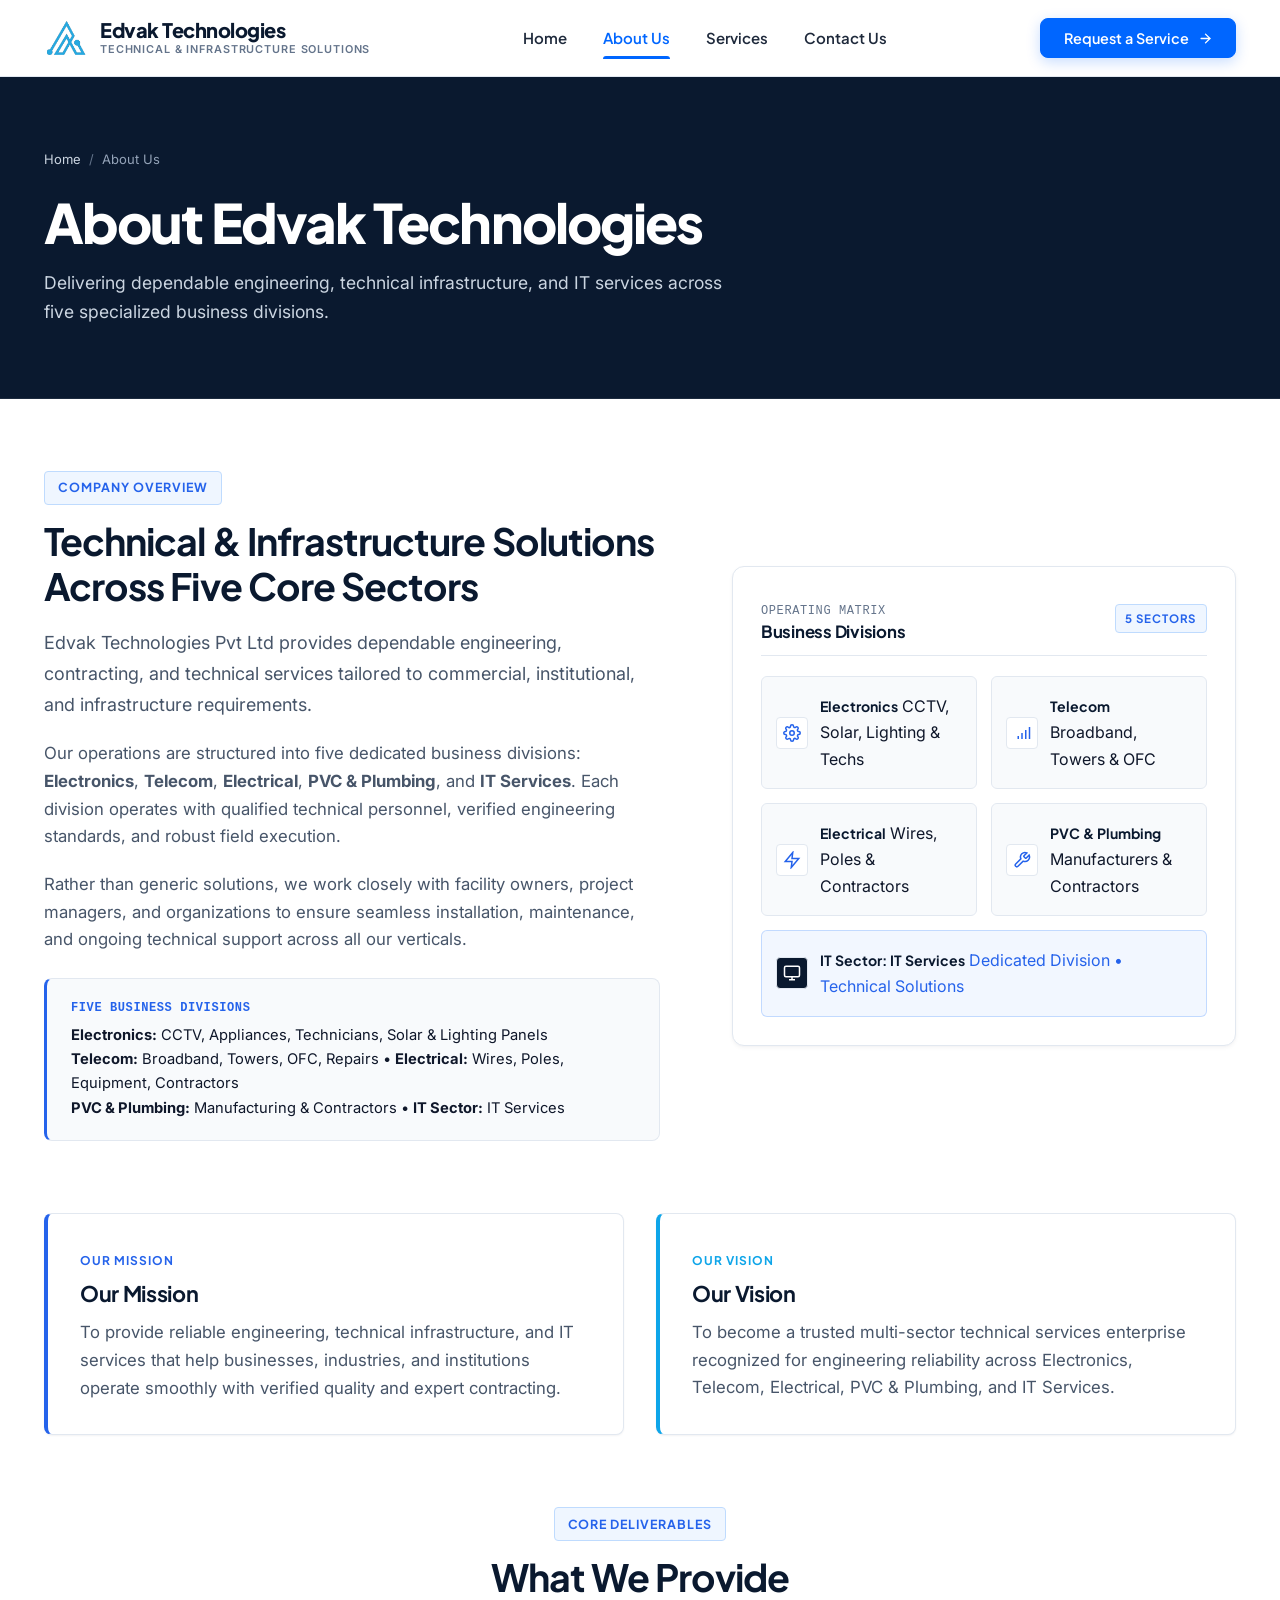
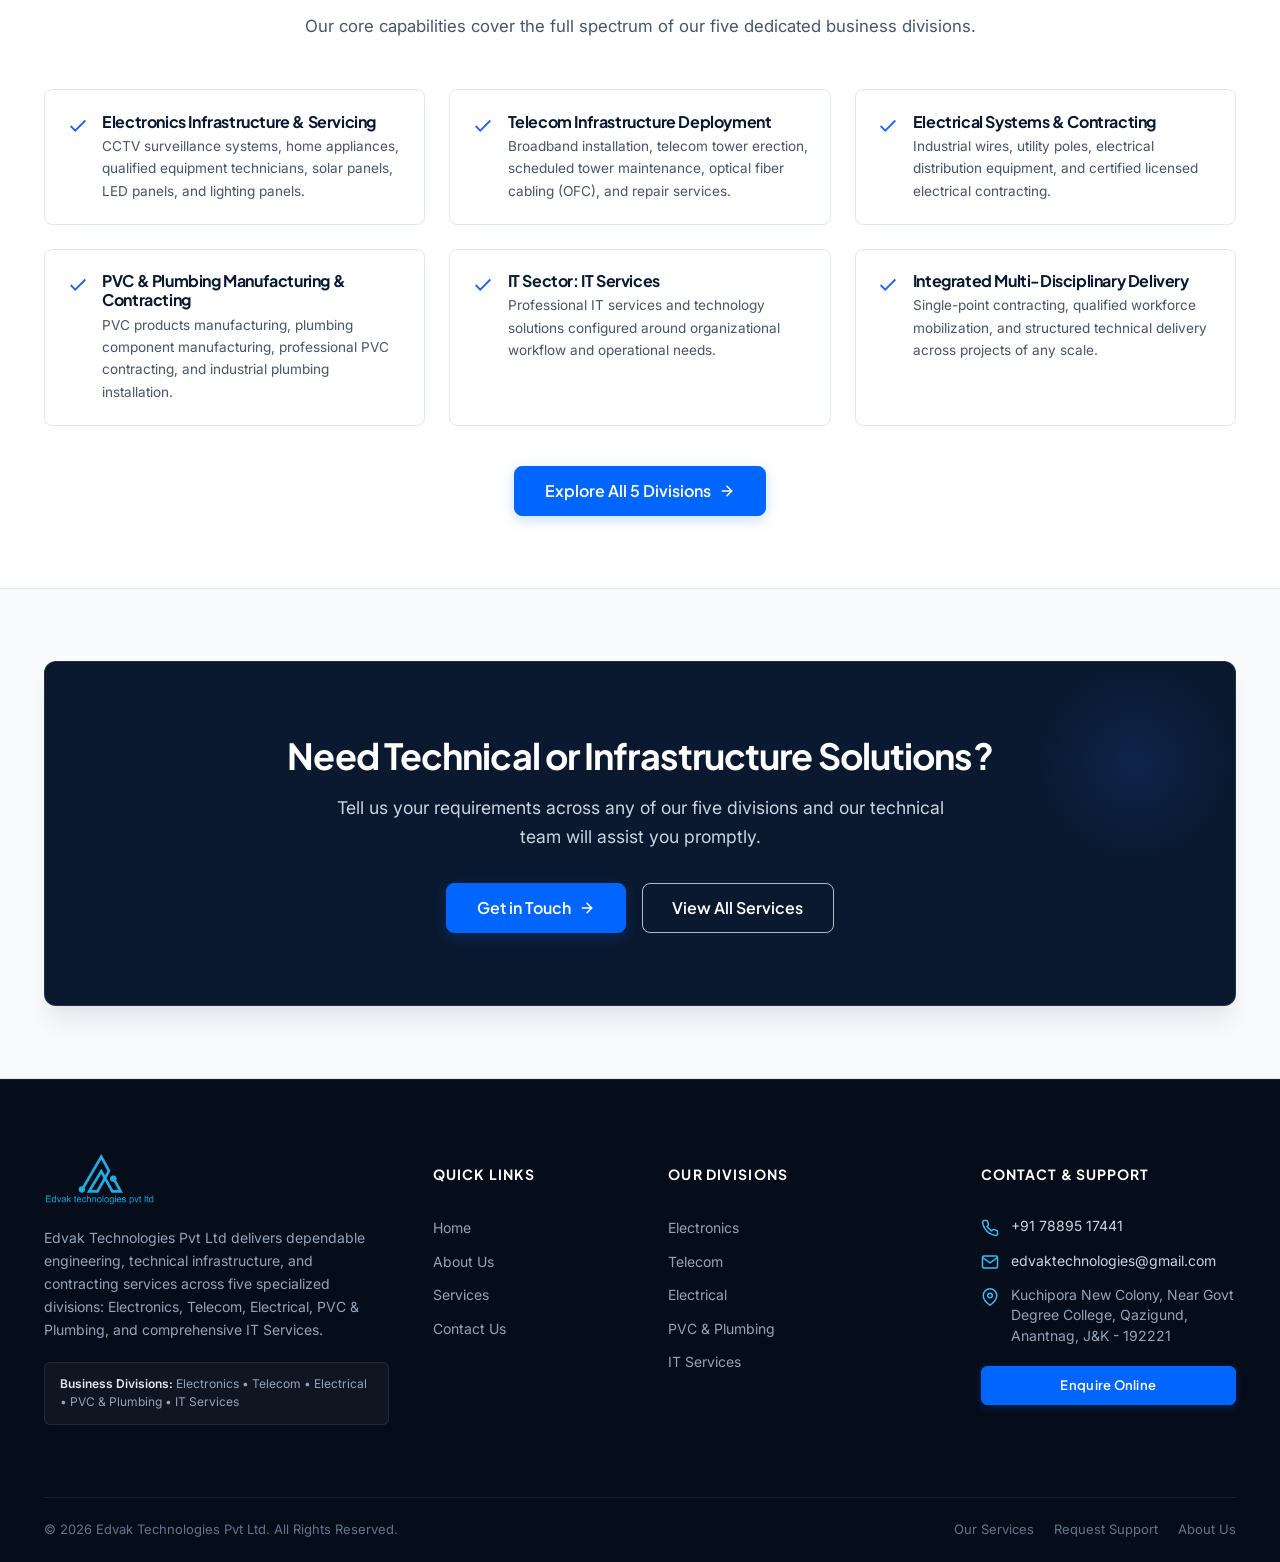
==== commit 8a9e12aa: "Update official contact details, phone, email and head office address" ====
--- a/about.html
+++ b/about.html
@@ -352,15 +352,15 @@
           <ul class="footer-contact-list">
             <li class="footer-contact-item">
               <svg width="18" height="18" viewBox="0 0 24 24" fill="none" stroke="currentColor" stroke-width="2"><path d="M22 16.92v3a2 2 0 0 1-2.18 2 19.79 19.79 0 0 1-8.63-3.07 19.5 19.5 0 0 1-6-6 19.79 19.79 0 0 1-3.07-8.67A2 2 0 0 1 4.11 2h3a2 2 0 0 1 2 1.72 12.84 12.84 0 0 0 .7 2.81 2 2 0 0 1-.45 2.11L8.09 9.91a16 16 0 0 0 6 6l1.27-1.27a2 2 0 0 1 2.11-.45 12.84 12.84 0 0 0 2.81.7A2 2 0 0 1 22 16.92z"></path></svg>
-              <span>+91 XXXXX XXXXX</span>
+              <a href="tel:+917889517441">+91 78895 17441</a>
             </li>
             <li class="footer-contact-item">
               <svg width="18" height="18" viewBox="0 0 24 24" fill="none" stroke="currentColor" stroke-width="2"><path d="M4 4h16c1.1 0 2 .9 2 2v12c0 1.1-.9 2-2 2H4c-1.1 0-2-.9-2-2V6c0-1.1.9-2 2-2z"></path><polyline points="22,6 12,13 2,6"></polyline></svg>
-              <a href="mailto:info@example.com">info@example.com</a>
+              <a href="mailto:edvaktechnologies@gmail.com">edvaktechnologies@gmail.com</a>
             </li>
             <li class="footer-contact-item">
               <svg width="18" height="18" viewBox="0 0 24 24" fill="none" stroke="currentColor" stroke-width="2"><path d="M21 10c0 7-9 13-9 13s-9-6-9-13a9 9 0 0 1 18 0z"></path><circle cx="12" cy="10" r="3"></circle></svg>
-              <span>Regional Operations, India</span>
+              <span>Kuchipora New Colony, Near Govt Degree College, Qazigund, Anantnag, J&amp;K - 192221</span>
             </li>
           </ul>
           <div class="footer-cta-wrap">
--- a/css/style.css
+++ b/css/style.css
@@ -2965,16 +2965,16 @@
 
 /* Vertical alignment of column header slot across all 4 columns */
 .footer-logo-wrap {
-  height: 44px;
+  height: 54px;
   display: flex;
   align-items: center;
   margin-bottom: 1.25rem;
 }
 
 .footer-logo-img {
-  height: 44px;
+  height: 54px;
   width: auto;
-  max-width: 180px;
+  max-width: 220px;
   object-fit: contain;
   display: block;
   margin: 0 0 1.25rem 0;
